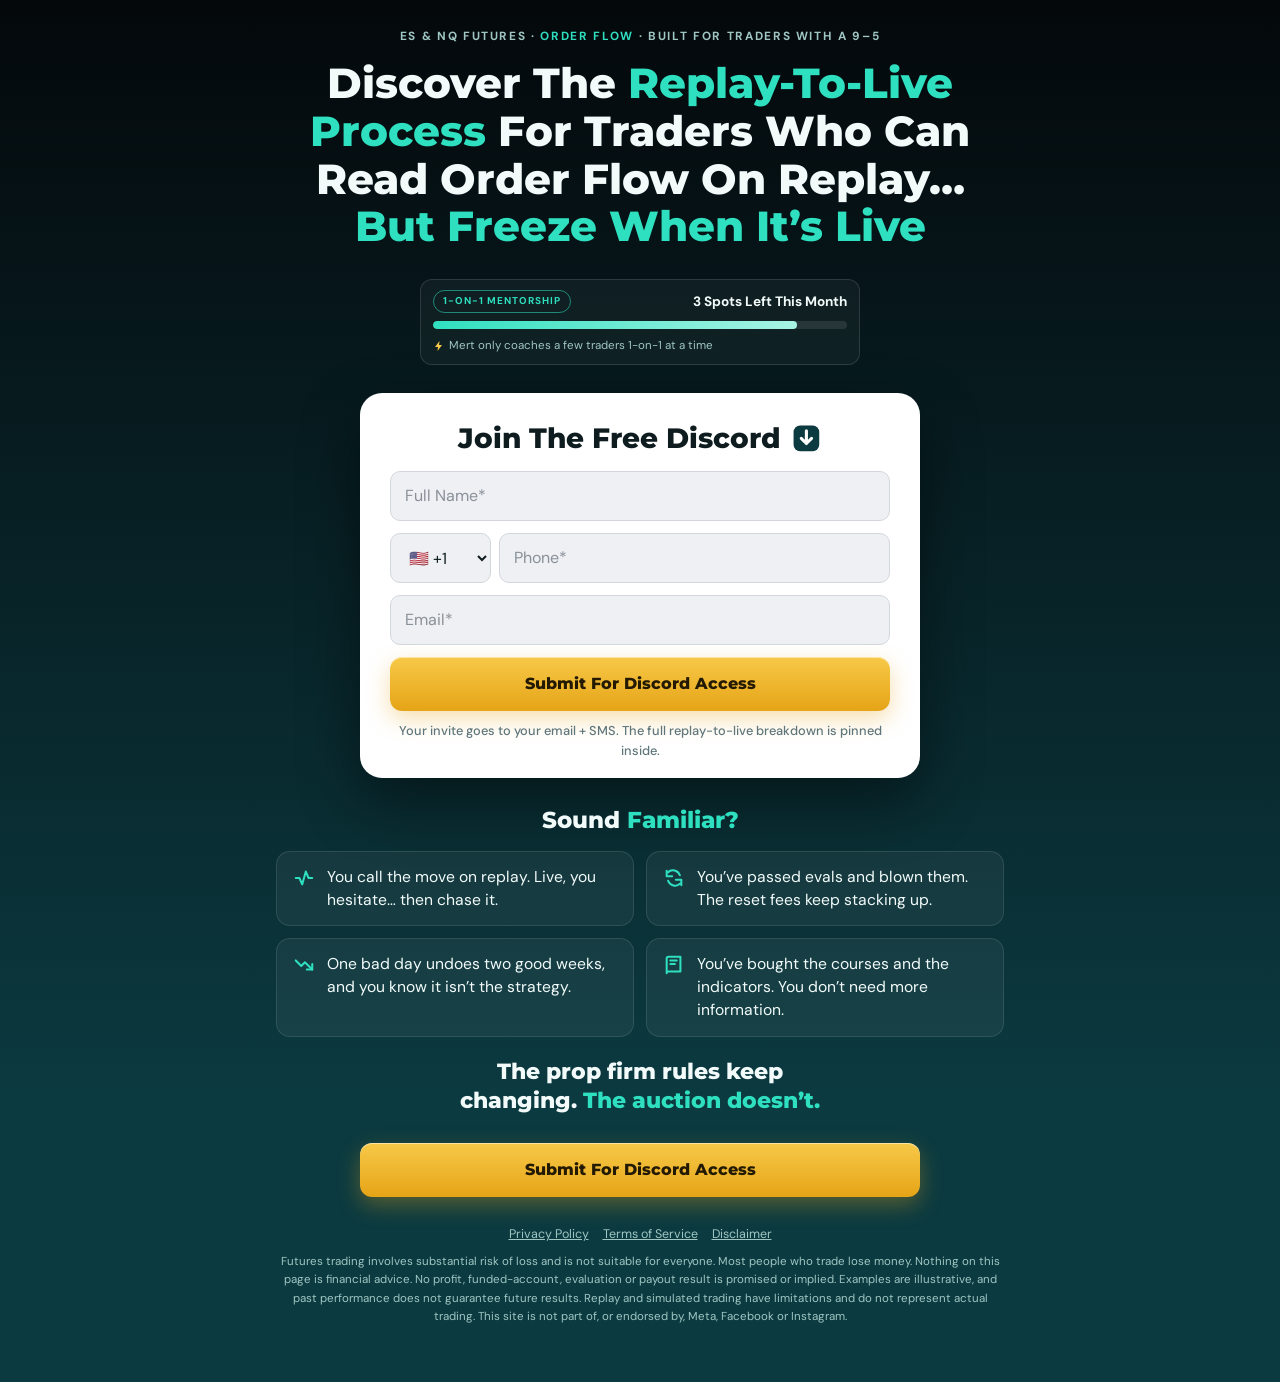
==== index.html @ 3afc9335 "Build the MertFutures order flow funnel One-file funnel modelled on the Ricky and Jean Ivan funnels:" ====
<!doctype html>
<html lang="en">
<head>
<meta charset="utf-8">
<meta name="viewport" content="width=device-width, initial-scale=1, viewport-fit=cover">
<title>MertFutures Order Flow Funnel</title>
<link rel="icon" href="/favicon.ico" sizes="16x16 32x32 48x48">
<link rel="icon" type="image/png" href="/favicon.png">
<link rel="apple-touch-icon" href="/apple-touch-icon.png">
<!-- Link preview (iMessage, WhatsApp, Instagram/Facebook, X, Discord…). og:image must be a full URL;
     update the domain here if the site ever moves. -->
<meta name="description" content="ES &amp; NQ order flow mentorship for traders who can read it on replay but freeze live. Free Discord, 1-on-1 coaching with Mert.">
<meta property="og:type" content="website">
<meta property="og:site_name" content="MertFutures">
<meta property="og:title" content="You Can Read It On Replay. Now Execute It Live.">
<meta property="og:description" content="ES &amp; NQ order flow mentorship for traders who can read it on replay but freeze live. Free Discord, 1-on-1 coaching with Mert.">
<meta property="og:url" content="https://mertfutures.com/">
<meta property="og:image" content="https://mertfutures.com/og-image.jpg">
<meta property="og:image:width" content="1200">
<meta property="og:image:height" content="630">
<meta property="og:image:alt" content="MertFutures: ES and NQ order flow, from replay to live execution">
<meta name="twitter:card" content="summary_large_image">
<meta name="twitter:image" content="https://mertfutures.com/og-image.jpg">
<meta name="claude:viewport-fit-sides" content="cover">
<link rel="preconnect" href="https://fonts.googleapis.com">
<link rel="preconnect" href="https://fonts.gstatic.com" crossorigin>
<link rel="preconnect" href="https://player.vimeo.com">
<link rel="stylesheet" href="https://fonts.googleapis.com/css2?family=Montserrat:ital,wght@0,600;0,700;0,800;1,700;1,800&family=DM+Sans:opsz,wght@9..40,400;9..40,500;9..40,700&display=swap">
<script>
  // Pick the page from the URL before anything draws, so /apply never flashes page 1.
  (function () {
    var pages = { "/discord": "optin", "/apply": "apply", "/apply-2": "apply2", "/booked": "booked", "/not-qualified": "notqualified", "/waitlist": "waitlist" };
    var path = location.pathname.replace(/\/index\.html$/, "/").replace(/\.html$/, "").replace(/(.)\/+$/, "$1");
    document.documentElement.setAttribute("data-page", pages[path] || "optin");
  })();
</script>
<style>
html:not([data-page="optin"]) #view-optin,
html:not([data-page="apply"]) #view-apply,
html:not([data-page="apply2"]) #view-apply2,
html:not([data-page="booked"]) #view-booked,
html:not([data-page="notqualified"]) #view-notqualified,
html:not([data-page="waitlist"]) #view-waitlist { display: none; }
/* Layout: three funnel steps in one file (opt-in → VSL + application → booked), each a
   black-to-deep-teal band with a centred column, white cards for forms, gold for the one action. */
:root {
  color-scheme: dark;
  --ink: #04080b;          /* top of every band */
  --deep: #0b3a40;         /* bottom of every band */
  --fg: #f2fbfa;
  --muted: #9fc6c2;
  --accent: #2fe0c0;       /* highlighted words in headlines */
  --gold: #f7c948;
  --gold-2: #e6a417;
  --gold-ink: #241a02;
  --card: #ffffff;
  --card-ink: #0e1c1f;
  --card-muted: #60767a;
  --line: #dbe6e7;
  --field: #eef0f3;         /* empty input box: neutral grey */
  --field-line: #d3d7dd;
  --field-done: #ffffff;    /* once it's filled in or picked */
  --danger: #d93a3a;
  --dc-bg: #2b2d31;        /* Discord message card */
  --dc-fg: #dbdee1;
  --dc-muted: #949ba4;
  --dc-name: #f2f3f5;
  --dc-feed: #1e1f22;      /* Discord channel background */
  --ph: #0c2629;           /* video placeholder fill */
  --ph-line: rgba(47, 224, 192, .12);

  --form-text: 1rem;       /* every question, answer and dropdown option in the forms */

  --display: "Montserrat", "Arial Black", "Helvetica Neue", Arial, sans-serif;
  --body: "DM Sans", "Helvetica Neue", Arial, sans-serif;

  --gutter-l: max(16px, env(safe-area-inset-left, 0px));
  --gutter-r: max(16px, env(safe-area-inset-right, 0px));
}

* { box-sizing: border-box; }
html, body { margin: 0; }
body {
  background: var(--ink);
  color: var(--fg);
  font-family: var(--body);
  font-size: 16px;
  line-height: 1.5;
  -webkit-font-smoothing: antialiased;
}
img { max-width: 100%; }
[hidden] { display: none !important; }
a { color: inherit; }
:focus-visible { outline: 3px solid var(--accent); outline-offset: 2px; }

/* ---------- Bands & column ---------- */
.view {
  min-height: 100vh;
  background: linear-gradient(180deg, var(--ink) 0, var(--deep) 1100px) var(--deep);
  padding-block: 28px 56px;
}
.wrap {
  width: 100%;
  max-width: 880px;
  margin: 0 auto;
  padding-left: var(--gutter-l);
  padding-right: var(--gutter-r);
  display: flex;
  flex-direction: column;
  align-items: center;
  gap: 28px;
}
.wrap--narrow { max-width: 760px; }


/* ---------- Type ---------- */
/* position: relative draws headings above the shadow of the video or card just before them. */
h1, h2, h3 { position: relative; font-family: var(--display); margin: 0; text-wrap: balance; text-align: center; }
.headline {
  font-size: clamp(1.7rem, 4.4vw, 2.6rem);
  font-weight: 800;
  line-height: 1.15;
  max-width: 30ch;
}
.hl { color: var(--accent); }
.eyebrow {
  margin: 0 0 -12px; text-align: center; text-wrap: balance;
  font: 700 .74rem var(--body); letter-spacing: .14em; text-transform: uppercase; color: var(--muted);
}
.eyebrow b { color: var(--accent); font-weight: 700; }
.sub {
  font-size: clamp(1.1rem, 2.6vw, 1.45rem);
  font-weight: 800;
  line-height: 1.25;
}
/* Wide screens: headings marked data-fit stay on one line; fitHeadings() shrinks the font until they fit. */
@media (min-width: 761px) { [data-fit] { max-width: none; white-space: nowrap; } }
/* Phones: fill each line to the full column width instead of evening the lines out (balance). */
@media (max-width: 760px) { [data-fit] { text-wrap: wrap; } }
.step {
  color: #fff;
  font-size: clamp(1.1rem, 2.8vw, 1.6rem);
  font-weight: 800;
  font-style: italic;
  line-height: 1.25;
}
.step b { color: var(--accent); font-weight: 800; }
/* Page 2: the three lines above the video are always the same size. On wide screens they share
   data-fit="intro", so when the longest one has to shrink to fit, the others shrink with it. */
.intro { font-size: clamp(1.1rem, 2.6vw, 1.45rem); }
/* Page 2: the hook is the main headline, and the step titles stand upright like on /booked. */
#view-apply .step, #view-apply2 .step { font-style: normal; }
.announce__text .hl { color: var(--accent); }
@media (max-width: 760px) {
  .hook { font-size: clamp(1.4rem, 6vw, 1.7rem); line-height: 1.2; }
  #view-apply .step, #view-apply2 .step { font-size: clamp(1.02rem, 4.4vw, 1.2rem); }
}
.nowrap { white-space: nowrap; }
.announce {
  margin: -14px 0 14px;   /* closer to the top of the page than the rest of the content */
  display: flex; justify-content: center;
  padding: 0 var(--gutter-r) 0 var(--gutter-l);
  color: #fff;
}
.announce__text {
  display: inline-flex; align-items: center; gap: 8px;
  font-size: .8rem; font-weight: 700; line-height: 1.2;
  text-transform: uppercase; letter-spacing: .02em;
}
.announce__text svg { flex: none; width: 1.3em; height: 1.3em; }
.announce__text u { text-decoration-thickness: 2px; text-underline-offset: 3px; }
/* Desktop: the /booked warning is bigger so it can't be missed. */
@media (min-width: 761px) { #view-booked .announce { margin: -6px 0 22px; } #view-booked .announce__text { font-size: 1.1rem; gap: 10px; } }
@media (max-width: 560px) {
  .announce { margin-top: -4px; }
  .announce__text { font-size: min(.7rem, 3.3vw); gap: 5px; }
}

/* ---------- Scarcity bar ---------- */
.scarcity {
  width: 100%; max-width: 440px;
  background: rgba(255, 255, 255, .04);
  border: 1px solid rgba(255, 255, 255, .12);
  border-radius: 12px;
  padding: 10px 12px;
  display: grid; gap: 8px;
}
.scarcity__row { display: flex; justify-content: space-between; align-items: center; gap: 12px; }
.pill {
  font-size: .62rem; font-weight: 700; letter-spacing: .1em; text-transform: uppercase;
  border: 1px solid rgba(47, 224, 192, .55); color: var(--accent);
  border-radius: 999px; padding: 3px 9px;
}
.spots { font-weight: 700; font-size: .85rem; font-variant-numeric: tabular-nums; }
.meter { height: 8px; border-radius: 999px; background: rgba(255, 255, 255, .1); overflow: hidden; }
.meter span {
  display: block; height: 100%; width: var(--fill, 88%);
  border-radius: inherit;
  background: linear-gradient(90deg, var(--accent), #a7f3e4);
  animation: fill 1.6s cubic-bezier(.2, .7, .2, 1);
}
@keyframes fill { from { width: 62%; } }
.scarcity small { color: var(--muted); font-size: .72rem; display: flex; align-items: center; gap: 4px; }
.scarcity small svg { width: 12px; height: 12px; color: var(--gold); }

/* ---------- White form card ---------- */
.card {
  width: 100%;
  background: var(--card);
  color: var(--card-ink);
  border-radius: 22px;
  box-shadow: 0 24px 60px rgba(0, 0, 0, .45);
}
.optin { max-width: 560px; padding: 24px clamp(18px, 4vw, 30px) 18px; display: grid; gap: 12px; }
.optin h2 { font-size: clamp(1.35rem, 3.6vw, 1.75rem); font-weight: 800; display: flex; justify-content: center; align-items: center; gap: 10px; }
.optin h2 svg { width: 1.1em; height: 1.1em; color: var(--deep); }

.field { display: grid; gap: 4px; }
.field label { font-size: var(--form-text); font-weight: 700; line-height: 1.5; color: var(--card-ink); }
.field label .req { color: var(--danger); }
.input, .select {
  width: 100%;
  font: inherit; font-size: var(--form-text);
  color: var(--card-ink);
  background: var(--field);
  border: 1px solid var(--field-line);
  border-radius: 10px;
  padding: 12px 14px;
  min-height: 46px;
  transition: background-color .15s ease, border-color .15s ease;
}
.input::placeholder { color: #8a9099; }
.input:focus, .input:not(:placeholder-shown) { background: var(--field-done); }
.input:focus, .select:focus { outline: none; border-color: var(--deep); box-shadow: 0 0 0 3px rgba(11, 58, 64, .15); }
.input[aria-invalid="true"] { border-color: var(--danger); }
/* Custom dropdown: the real <select> stays in the form (hidden) and holds the value. */
.dd { position: relative; }
.dd select { position: absolute; inset: 0; opacity: 0; pointer-events: none; }
.dd__btn {
  width: 100%; min-height: 46px;
  display: flex; align-items: center; justify-content: space-between; gap: 10px;
  font: inherit; font-size: var(--form-text); text-align: left;
  color: var(--card-ink); background: var(--field-done);
  border: 1px solid var(--field-line); border-radius: 10px;
  padding: 11px 14px; cursor: pointer;
  transition: background-color .15s ease, border-color .15s ease, box-shadow .15s ease;
}
.dd__btn.is-empty { background: var(--field); }
.dd__btn:hover { border-color: #b9bec6; }
.dd__btn.is-empty .dd__value { color: #8a9099; }
.dd__btn:focus-visible, .dd.is-open .dd__btn { outline: none; border-color: var(--deep); box-shadow: 0 0 0 3px rgba(11, 58, 64, .15); }
.dd__chev { flex: none; width: 18px; height: 18px; color: var(--card-muted); transition: transform .2s ease; }
.dd.is-open .dd__chev { transform: rotate(180deg); }
.dd__list {
  position: absolute; z-index: 30; left: 0; right: 0; top: calc(100% + 6px);
  margin: 0; padding: 6px; list-style: none;
  background: var(--card); border: 1px solid var(--line); border-radius: 12px;
  box-shadow: 0 16px 40px rgba(14, 28, 31, .18);
  max-height: 280px; overflow-y: auto;
}
.dd.is-up .dd__list { top: auto; bottom: calc(100% + 6px); }   /* not enough room below inside the card */
.dd__opt {
  display: flex; align-items: center; justify-content: space-between; gap: 10px;
  padding: 10px 12px; border-radius: 8px;
  font-size: var(--form-text); color: var(--card-ink); cursor: pointer;
}
.dd__opt.is-active { background: #e9f6f4; }
.dd__opt[aria-selected="true"] { color: var(--deep); font-weight: 700; }
.dd__opt svg { flex: none; width: 16px; height: 16px; visibility: hidden; }
.dd__opt[aria-selected="true"] svg { visibility: visible; }
.phone { display: grid; grid-template-columns: auto 1fr; gap: 8px; }
.phone .select { width: auto; padding-right: 8px; }
.error { color: var(--danger); font-size: .8rem; min-height: 0; margin: 0; }

.btn-gold {
  width: 100%;
  font: inherit; font-family: var(--display); font-weight: 800; font-size: 1rem;
  color: var(--gold-ink);
  background: linear-gradient(180deg, var(--gold), var(--gold-2));
  border: 0; border-radius: 12px;
  padding: 15px 18px;
  cursor: pointer;
  box-shadow: 0 8px 22px rgba(230, 164, 23, .35), inset 0 1px 0 rgba(255, 255, 255, .5);
  transition: transform .15s ease, box-shadow .15s ease;
}
.btn-gold:hover { transform: translateY(-1px); box-shadow: 0 12px 28px rgba(230, 164, 23, .45), inset 0 1px 0 rgba(255, 255, 255, .5); }
.btn-gold:disabled { opacity: .5; cursor: not-allowed; transform: none; }
.reassure { margin: -2px 0 0; text-align: center; font-size: .8rem; font-weight: 500; color: var(--card-muted); }
.legal { text-align: center; font-size: .75rem; color: var(--card-muted); }
.legal a { color: var(--card-muted); }

/* ---------- Discord-style proof wall ---------- */
.proof { width: 100%; columns: 2 300px; column-gap: 16px; }
.dc {
  break-inside: avoid;
  margin: 0 0 16px;
  background: var(--dc-bg);
  color: var(--dc-fg);
  border-radius: 10px;
  padding: 14px;
  font-size: .9rem;
  box-shadow: 0 10px 30px rgba(0, 0, 0, .35);
}
.dc__head { display: flex; align-items: center; gap: 10px; margin-bottom: 6px; }
.avatar {
  flex: none; width: 36px; height: 36px; border-radius: 50%;
  display: grid; place-items: center;
  font-weight: 700; font-size: .85rem; color: #fff;
  background: var(--av, #5865f2);
}
.dc__name { color: var(--dc-name); font-weight: 700; }
.dc__time { color: var(--dc-muted); font-size: .75rem; margin-left: 4px; }
.dc p { margin: 0 0 10px; }
.mention { background: rgba(88, 101, 242, .3); color: #c9cdfb; border-radius: 3px; padding: 0 3px; }
.shot {
  display: grid; place-items: center; text-align: center;
  height: var(--h, 170px);
  border: 1.5px dashed rgba(219, 222, 225, .28);
  border-radius: 8px;
  background: repeating-linear-gradient(135deg, rgba(255, 255, 255, .03) 0 10px, transparent 10px 20px);
  color: var(--dc-muted);
  font-size: .78rem; font-weight: 500;
  padding: 10px;
}
.shot svg { width: 26px; height: 26px; display: block; margin: 0 auto 6px; opacity: .7; }
.reacts { display: flex; gap: 6px; margin-top: 10px; }
.reacts span {
  background: rgba(255, 255, 255, .06); border: 1px solid rgba(255, 255, 255, .08);
  border-radius: 8px; padding: 1px 8px; font-size: .78rem; color: var(--dc-muted);
  font-variant-numeric: tabular-nums;
}

/* ---------- Results gallery ---------- */
.receipts { width: 100%; display: grid; gap: 18px; justify-items: center; }
.receipts__grid { width: 100%; columns: 2 280px; column-gap: 14px; }
.receipt {
  break-inside: avoid;
  margin: 0 0 14px;
  background: #071a1c;
  border: 1px solid rgba(255, 255, 255, .1);
  border-radius: 14px;
  overflow: hidden;
  box-shadow: 0 14px 34px rgba(0, 0, 0, .4);
}
.receipt img, .receipt video { display: block; width: 100%; max-width: 100%; height: auto; }
.receipt figcaption { padding: 10px 14px; font-family: var(--display); font-weight: 700; font-size: .95rem; }
.receipt figcaption b { color: var(--accent); font-weight: 800; }

/* ---------- "Sound familiar?" cards (page 1 and /waitlist) ---------- */
.pains { width: 100%; display: grid; gap: 16px; justify-items: center; }
.pains__grid { width: 100%; display: grid; grid-template-columns: repeat(2, minmax(0, 1fr)); gap: 12px; }
@media (max-width: 560px) { .pains__grid { grid-template-columns: 1fr; } }
.pain {
  margin: 0; display: flex; gap: 12px; align-items: flex-start;
  padding: 14px 16px; border-radius: 14px;
  background: rgba(255, 255, 255, .05); border: 1px solid rgba(255, 255, 255, .1);
  font-size: .98rem; line-height: 1.45;
}
.pain svg { flex: none; width: 22px; height: 22px; margin-top: 1px; color: var(--accent); }
.pains__turn { margin: 4px 0 0; max-width: 36ch; text-align: center; text-wrap: balance; font: 800 clamp(1.1rem, 2.8vw, 1.4rem)/1.3 var(--display); }

/* ---------- How the 12 weeks work (/booked) ---------- */
.weeks { width: 100%; max-width: 760px; display: grid; gap: 14px; }
.week {
  display: grid; grid-template-columns: auto 1fr; gap: 6px 16px; align-items: start;
  padding: 18px 20px; border-radius: 16px;
  background: rgba(255, 255, 255, .05); border: 1px solid rgba(255, 255, 255, .12);
}
.week__tag {
  grid-row: span 3; align-self: start;
  font: 800 .72rem var(--display); letter-spacing: .1em; text-transform: uppercase; white-space: nowrap;
  color: var(--ink); background: var(--accent); border-radius: 999px; padding: 5px 11px;
}
.week h3 { text-align: left; font-size: clamp(1.05rem, 2.6vw, 1.25rem); font-weight: 800; }
.week p { margin: 0; color: var(--muted); font-size: .98rem; }
.week ul { margin: 4px 0 0; padding-left: 18px; color: var(--fg); font-size: .95rem; }
.week li + li { margin-top: 4px; }
@media (max-width: 560px) { .week { grid-template-columns: 1fr; } .week__tag { grid-row: auto; justify-self: start; } }
.promise {
  width: 100%; max-width: 760px; margin: 0; padding: 16px 20px; border-radius: 16px;
  border: 1px dashed rgba(247, 201, 72, .6); background: rgba(247, 201, 72, .06);
  text-align: center; font-size: 1rem;
}
.promise b { color: var(--gold); }
/* Results images open bigger when tapped (see #zoom). */
.receipt__zoom { display: block; width: 100%; padding: 0; border: 0; background: none; cursor: zoom-in; }
.zoom { padding: 0; border: 0; background: none; max-width: 96vw; max-height: 92vh; overflow: visible; }
.zoom::backdrop { background: rgba(0, 0, 0, .86); }
.zoom img { display: block; width: auto; height: auto; max-width: 96vw; max-height: 92vh; border-radius: 10px; cursor: zoom-out; }
.zoom__close {
  position: fixed; top: calc(12px + env(safe-area-inset-top, 0px)); right: calc(12px + env(safe-area-inset-right, 0px));
  width: 40px; height: 40px; display: grid; place-items: center;
  border: 0; border-radius: 50%; background: rgba(255, 255, 255, .16); color: #fff; cursor: pointer;
}
.zoom__close svg { width: 18px; height: 18px; }

/* ---------- Video placeholder ---------- */
.video {
  position: relative;
  width: 100%;
  max-width: 100%;
  aspect-ratio: 16 / 9;
  border-radius: 6px;
  overflow: hidden;
  background:
    linear-gradient(var(--ph-line) 1px, transparent 1px) 0 0 / 48px 48px,
    linear-gradient(90deg, var(--ph-line) 1px, transparent 1px) 0 0 / 48px 48px,
    radial-gradient(ellipse at center, #15454a 0%, var(--ph) 70%);
  box-shadow: 0 20px 50px rgba(0, 0, 0, .5);
}
.video iframe, .video video { position: absolute; inset: 0; width: 100%; height: 100%; border: 0; }
.video.has-embed { background: #000; }

/* Our own controls over Vimeo videos */
.vp__hit { position: absolute; inset: 0; z-index: 1; border: 0; padding: 0; background: transparent; cursor: pointer; }
.vp__big {
  position: absolute; z-index: 1; left: 50%; top: 50%; translate: -50% -50%;
  width: clamp(58px, 11vw, 88px); aspect-ratio: 1; border-radius: 50%;
  background: var(--accent); color: var(--ink);
  display: grid; place-items: center;
  box-shadow: 0 0 0 10px rgba(47, 224, 192, .18);
  pointer-events: none; opacity: 0; transition: opacity .2s ease;
}
.vp__big svg { width: 42%; height: 42%; margin-left: 8%; }
.vp.is-paused .vp__big { opacity: 1; }
.vp:has(.vp__listen:not([hidden])) .vp__big { opacity: 0; }
.vp__bar {
  position: absolute; z-index: 2; left: 0; right: 0; bottom: 0;
  display: flex; align-items: center; gap: 4px;
  padding: 24px 8px 4px;
  background: linear-gradient(transparent, rgba(0, 0, 0, .6));
  opacity: 0; pointer-events: none; transition: opacity .25s ease;
}
.vp.is-paused .vp__bar, .vp.show-ui .vp__bar { opacity: 1; pointer-events: auto; }
.vp:has(.vp__listen:not([hidden])) .vp__bar { opacity: 0; pointer-events: none; }
.vp__btn {
  flex: none; width: 38px; height: 38px; padding: 0; border: 0; border-radius: 6px;
  background: transparent; color: #fff; cursor: pointer;
  display: grid; place-items: center;
}
.vp__btn:hover { background: rgba(255, 255, 255, .14); }
.vp__btn svg { width: 20px; height: 20px; }
.vp__toggle svg:last-child, .vp.is-paused .vp__toggle svg:first-child { display: block; }
.vp__toggle svg:first-child, .vp.is-paused .vp__toggle svg:last-child { display: none; }
.vp__mute svg:last-child, .vp.is-muted .vp__mute svg:first-child { display: none; }
.vp.is-muted .vp__mute svg:last-child { display: block; }
.vp__track { flex: 1; padding: 14px 6px; cursor: pointer; }
.vp__rail { display: block; height: 5px; border-radius: 999px; background: rgba(255, 255, 255, .28); overflow: hidden; }
.vp__fill { display: block; height: 100%; width: 0; background: var(--accent); }
.vp .vp__listen { z-index: 3; }
.vp:fullscreen { border-radius: 0; box-shadow: none; }
.video__ph {
  position: absolute; inset: 0;
  display: grid; place-items: center; align-content: center; gap: 12px;
  text-align: center; padding: 16px;
}
.video__tag {
  font-family: var(--display); font-weight: 800; font-size: .7rem;
  letter-spacing: .16em; text-transform: uppercase;
  color: var(--accent);
  border: 1px solid rgba(47, 224, 192, .5); border-radius: 999px; padding: 4px 12px;
}
.video__play {
  width: clamp(58px, 11vw, 88px); aspect-ratio: 1;
  border-radius: 50%; border: 0; cursor: pointer;
  background: var(--accent); color: var(--ink);
  display: grid; place-items: center;
  box-shadow: 0 0 0 10px rgba(47, 224, 192, .18);
  transition: transform .15s ease;
}
.video__play:hover { transform: scale(1.06); }
.video__play svg { width: 42%; height: 42%; margin-left: 8%; }
.video__name { font-family: var(--display); font-weight: 700; font-size: clamp(.9rem, 2.2vw, 1.15rem); }
.video__meta { color: var(--muted); font-size: .8rem; }
.video__bar { position: absolute; left: 0; right: 0; bottom: 0; height: 5px; background: rgba(255, 255, 255, .12); }
.video__bar span { display: block; height: 100%; width: 14%; background: var(--accent); }
.video.is-playing .video__play { background: var(--gold); }
.video:has(.autoplay:not([hidden])) .video__ph { visibility: hidden; }

.autoplay {
  position: absolute; z-index: 2;
  left: 50%; top: 50%; transform: translate(-50%, -50%);
  width: min(78%, 340px);
  display: grid; justify-items: center; gap: 8px;
  padding: 18px 14px;
  font: inherit; color: #fff; cursor: pointer;
  background: rgba(15, 118, 110, .92);
  border: 2px solid rgba(255, 255, 255, .85);
  border-radius: 6px;
  box-shadow: 0 10px 40px rgba(0, 0, 0, .4);
}
.autoplay strong { font-family: var(--display); font-weight: 800; font-size: clamp(.95rem, 2.6vw, 1.25rem); }
.autoplay span { font-family: var(--display); font-weight: 700; font-size: clamp(.85rem, 2.2vw, 1.05rem); }
.autoplay svg { width: clamp(44px, 9vw, 64px); height: auto; }

/* ---------- Apply: form + calendar ---------- */
.booker { max-width: 860px; overflow: hidden; }
.booker__steps {
  display: flex; justify-content: center; gap: 22px;
  font-size: .78rem; color: var(--card-muted);
  border-bottom: 1px solid var(--line);
  padding: 10px 16px;
}
.booker__steps span { display: inline-flex; align-items: center; gap: 6px; }
.booker__steps i { width: 7px; height: 7px; border-radius: 50%; background: var(--line); }
.booker__steps .on { color: var(--card-ink); font-weight: 700; }
.booker__steps .on i { background: var(--card-ink); }
.booker__body { display: grid; grid-template-columns: 1fr 1fr; }
.booker__form { padding: 20px; display: grid; gap: 14px; align-content: start; border-right: 1px solid var(--line); min-width: 0; }
.booker__form { --form-text: .875rem; }   /* application form (V1): one smaller size for all of its text */
.booker__form h3 { text-align: left; font-size: 1.1rem; font-weight: 800; }
.booker__cal { position: relative; min-width: 0; min-height: 700px; }
.cal-embed { height: 700px; transition: filter .3s ease; }
.cal-embed.is-locked { filter: blur(7px); pointer-events: none; user-select: none; }
.cal__lock {
  position: absolute; inset: 0; z-index: 2;
  display: grid; place-items: center;
  padding: 20px;
  background: rgba(255, 255, 255, .35);
}
.cal__msg {
  width: min(100%, 280px);
  background: var(--card); color: var(--card-ink);
  border: 1px solid var(--line); border-radius: 12px;
  box-shadow: 0 10px 30px rgba(14, 28, 31, .2);
  padding: 16px 18px; text-align: center;
  display: grid; gap: 6px; justify-items: center;
}
.cal__msg svg { width: 26px; height: 26px; color: var(--deep); }
.cal__msg strong { font-family: var(--display); font-weight: 800; font-size: 1rem; }
.cal__msg span { font-size: .85rem; color: var(--card-muted); }
/* Shown in place of the calendar until a GoHighLevel or Calendly link is set in CONFIG. */
.cal-ph {
  height: 100%; min-height: 420px; display: grid; place-items: center; align-content: center; gap: 8px;
  padding: 24px; text-align: center; color: var(--card-muted); font-size: .9rem;
  background: repeating-linear-gradient(135deg, #f4f8f8 0 12px, #fff 12px 24px);
}
.cal-ph strong { font-family: var(--display); color: var(--card-ink); font-size: 1rem; }
.cal-ph code { font-size: .8rem; background: var(--field); border-radius: 4px; padding: 1px 5px; }

/* ---------- Apply V2: one question at a time ---------- */
.tf { max-width: 860px; position: relative; overflow: hidden; }
.tf__progress { height: 4px; background: var(--line); }
.tf__progress span { display: block; height: 100%; width: 0; background: var(--deep); transition: width .4s ease; }
.tf__form { min-height: 460px; display: grid; align-content: center; padding: clamp(28px, 5vw, 56px) clamp(20px, 5vw, 48px) 76px; }
.tf__step { display: grid; gap: 18px; }
.tf__step.is-in { animation: tf-in .35s ease both; }
@keyframes tf-in { from { opacity: 0; transform: translateY(18px); } }
.tf__head { display: flex; gap: 10px; align-items: baseline; }
.tf__num {
  flex: none; display: inline-flex; align-items: center; gap: 3px;
  font: 700 .85rem var(--display); color: var(--deep);
}
.tf__num svg { width: 13px; height: 13px; }
/* Questions fill the card's width (normal wrapping, not the page's "balance") and scale with the screen;
   long questions are a step smaller so they don't take over a phone screen. */
.tf__title {
  margin: 0; text-align: left; text-wrap: pretty;
  font-family: var(--body); font-weight: 500; letter-spacing: -.01em;
  font-size: clamp(1.3rem, .9rem + 1.6vw, 1.75rem); line-height: 1.32; color: var(--card-ink);
}
.tf__title--long { font-size: clamp(1.12rem, .85rem + 1.1vw, 1.5rem); }
.tf__title .req { color: var(--danger); }
.tf__body { display: grid; gap: 26px; padding-left: 26px; }
.tf__help { margin: -12px 0 2px; font-size: 1rem; color: var(--card-muted); }
.tf__help b { color: var(--card-ink); }
.tf__opts { display: grid; gap: 10px; max-width: 540px; }
.tf__opt {
  position: relative; display: flex; align-items: center; gap: 12px;
  padding: 11px 14px; border-radius: 10px; cursor: pointer;
  border: 1px solid #bfdcd8; background: rgba(11, 58, 64, .04);
  font-size: 1rem; color: var(--card-ink);
  transition: background-color .15s ease, border-color .15s ease;
}
.tf__opt:hover { background: rgba(11, 58, 64, .09); }
.tf__opt input { position: absolute; opacity: 0; pointer-events: none; }
.tf__key {
  flex: none; width: 26px; height: 26px; display: grid; place-items: center;
  border: 1px solid #bfdcd8; border-radius: 6px; background: var(--card);
  font: 700 .75rem var(--body); color: var(--deep);
}
.tf__opt > svg { flex: none; width: 18px; height: 18px; margin-left: auto; color: var(--deep); visibility: hidden; }
.tf__opt:has(input:checked) { border-color: var(--deep); background: rgba(11, 58, 64, .1); }
.tf__opt:has(input:checked) .tf__key { background: var(--deep); border-color: var(--deep); color: #fff; }
.tf__opt:has(input:checked) > svg { visibility: visible; }
.tf__opt:has(input:focus-visible) { box-shadow: 0 0 0 3px rgba(11, 58, 64, .2); }
.tf__opt.is-picked { animation: tf-blink .16s 2; }
@keyframes tf-blink { 50% { background: rgba(11, 58, 64, .2); } }
.tf__input {
  display: block; width: 100%; max-width: 680px;
  border: 0; border-bottom: 2px solid var(--card-ink); border-radius: 0; background: transparent;
  padding: 8px 0 10px; font: 400 clamp(1.25rem, 2.8vw, 1.7rem) var(--body); line-height: 1.35; color: var(--card-ink);
}
textarea.tf__input { resize: none; overflow: hidden; min-height: calc(1.35em + 18px); }
.tf__input::placeholder { color: #a9c2c0; }
.tf__input:focus { outline: none; border-bottom-color: var(--deep); }
/* Phone question (waiting list): flag button + number, and a searchable country list that opens under them. */
.tf__phone { display: grid; grid-template-columns: auto 1fr; align-items: end; gap: 14px; max-width: 680px; }
.tf__cc {
  display: flex; align-items: center; gap: 8px; align-self: stretch;
  padding: 8px 2px 10px 0; border: 0; border-bottom: 2px solid var(--card-ink); border-radius: 0;
  background: none; color: var(--card-muted); cursor: pointer;
}
.tf__cc:focus-visible { outline: none; border-bottom-color: var(--deep); }
.tf__cc svg { width: 18px; height: 18px; transition: transform .2s ease; }
.tf__cc[aria-expanded="true"] svg { transform: rotate(180deg); }
.tf__cc img, .tf__ccopt img { flex: none; width: 30px; height: 22px; border-radius: 4px; object-fit: cover; box-shadow: 0 0 0 1px rgba(14, 28, 31, .18); }
.tf__ccpanel {
  max-width: 440px; padding: 12px; margin-top: -8px;
  border: 1px solid var(--field-line); border-radius: 14px; background: var(--card);
  box-shadow: 0 16px 40px rgba(14, 28, 31, .12);
}
.tf__ccsearch { display: flex; align-items: center; gap: 8px; margin-bottom: 10px; border-bottom: 2px solid var(--card-ink); color: var(--card-ink); }
.tf__ccsearch input { flex: 1; min-width: 0; padding: 8px 0; border: 0; background: none; font: 400 1.15rem var(--body); color: var(--card-ink); }
.tf__ccsearch input:focus { outline: none; }
.tf__ccsearch input::placeholder { color: #a9c2c0; }
.tf__ccsearch svg { flex: none; width: 20px; height: 20px; }
.tf__cclist { display: grid; gap: 8px; max-height: 300px; overflow-y: auto; margin: 0; padding: 2px 6px 2px 2px; list-style: none; }
.tf__ccopt {
  display: flex; align-items: center; gap: 12px; padding: 10px 14px;
  border: 1px solid var(--field-line); border-radius: 10px; background: var(--field);
  font-size: 1rem; color: var(--card-ink); cursor: pointer;
}
.tf__ccopt:hover, .tf__ccopt.is-active { border-color: #b9bec6; background: var(--field-done); }
.tf__ccopt[aria-selected="true"] { border: 2px solid var(--card-ink); background: var(--field-done); padding: 9px 13px; }
.tf__ccode { margin-left: auto; color: var(--card-muted); font-variant-numeric: tabular-nums; }
.tf__ccnone { padding: 10px 4px; color: var(--card-muted); }
.tf__actions { display: flex; align-items: center; gap: 12px; margin-top: 4px; }
.tf__ok {
  display: inline-flex; align-items: center; gap: 6px;
  padding: 10px 18px; border: 0; border-radius: 8px; cursor: pointer;
  background: var(--deep); color: #fff; font: 700 1rem var(--display);
}
.tf__ok svg { width: 16px; height: 16px; }
.tf__ok:hover { filter: brightness(1.15); }
.tf__hint { font-size: .8rem; color: var(--card-muted); }
@media (hover: none) { .tf__hint { display: none; } }
.tf__err { margin: 0; font-size: .88rem; font-weight: 600; color: var(--danger); }
.tf__nav { position: absolute; right: 16px; bottom: 16px; display: flex; gap: 2px; }
.tf__nav button {
  width: 38px; height: 34px; display: grid; place-items: center; border: 0; cursor: pointer;
  background: var(--deep); color: #fff;
}
.tf__nav button:first-child { border-radius: 8px 0 0 8px; }
.tf__nav button:last-child { border-radius: 0 8px 8px 0; }
.tf__nav button:disabled { opacity: .35; cursor: default; }
.tf__nav svg { width: 18px; height: 18px; }
.tf__cal { position: relative; }
.tf__cal .cal-embed { height: 720px; overflow: hidden; }
/* Calendly draws ~66px of empty space above its card inside its own frame on desktop. Pull the frame
   up behind our card's edge so the booking starts right under our header. Tune --cal-crop-top if
   Calendly ever changes that gap. Phones use Calendly's edge-to-edge layout, so no crop there. */
@media (min-width: 761px) {
  .tf__cal .cal-embed { --cal-crop-top: 66px; }
  .tf__cal .cal-embed iframe { display: block; margin-top: calc(-1 * var(--cal-crop-top)); height: calc(100% + var(--cal-crop-top)) !important; }
  .tf__cal .cal-embed.is-ghl { --cal-crop-top: 0px; }
}
/* While the questions are on screen, Calendly sits behind them fully see-through. Not visibility: hidden:
   browsers pause drawing inside hidden frames, so it would only finish loading once shown. */
.tf__cal.is-waiting { position: absolute; left: 0; right: 0; top: 4px; opacity: 0; pointer-events: none; }
.tf__calhead {
  display: flex; align-items: center; justify-content: center; gap: 8px;
  margin: 0; padding: 14px 16px; border-bottom: 1px solid var(--line);
  font: 700 .95rem var(--display); color: var(--deep); text-align: center;
}
.tf__calhead svg { flex: none; width: 18px; height: 18px; }
.tf.is-done .tf__form, .tf.is-done .tf__nav { display: none; }
/* Waiting list: shown in the card instead of the calendar once the last answer is in. */
.tf__thanks { display: grid; justify-items: center; gap: 12px; padding: clamp(36px, 6vw, 60px) clamp(20px, 5vw, 48px); text-align: center; color: var(--card-ink); animation: tf-in .4s ease both; }
.tf__thanks > svg { width: 44px; height: 44px; padding: 9px; border-radius: 50%; background: var(--deep); color: #fff; }
.tf__thanks h3 { font-size: clamp(1.35rem, 3.4vw, 1.8rem); font-weight: 800; }
.tf__thanks p { margin: 0; max-width: 42ch; color: var(--card-muted); font-size: 1rem; }
.tf__thanks .btn-gold { display: block; max-width: 360px; margin-top: 6px; text-decoration: none; }
.tf.is-done .tf__cal { animation: tf-in .4s ease both; }
@media (max-width: 560px) { .tf__body { padding-left: 0; } }

/* ---------- Booked ---------- */
#view-booked .step { font-size: clamp(1.3rem, 3.4vw, 2.05rem); font-style: normal; }
.confirm { width: 100%; max-width: 560px; display: grid; grid-template-columns: repeat(2, minmax(0, 1fr)); gap: 10px; }
.confirm__label small { font: inherit; }
/* Phones: "Confirm In" goes on a small line above the app name so both buttons fit side by side. */
@media (max-width: 480px) {
  .confirm__btn { justify-content: flex-start; padding: 11px 12px; gap: 9px; }
  .confirm__label { display: grid; text-align: left; line-height: 1.15; font-size: 1.02rem; }
  .confirm__label small { font-size: .7rem; font-weight: 600; color: #5f6368; }
}
/* Twice the usual space between the buttons and the Step #2 title. */
.confirm { margin-bottom: 28px; }
/* Phones: extra room under the buttons (grows with the screen height), so the thank-you video and the
   buttons stand out on the first screen before Step #2 starts. */
@media (max-width: 560px) { .confirm { margin-bottom: max(56px, calc((100svh - 500px) * .6)); } }

.confirm__btn {
  display: inline-flex; align-items: center; justify-content: center; gap: 10px;
  width: 100%; padding: 15px 12px;
  border-radius: 14px; background: #fff; color: #1f1f1f; text-decoration: none;
  font-family: var(--display); font-weight: 800; font-size: clamp(.82rem, 3.4vw, 1.08rem); white-space: nowrap;
  box-shadow: 0 10px 28px rgba(0, 0, 0, .35);
  transition: transform .15s ease, box-shadow .15s ease;
}
.confirm__btn:hover { transform: translateY(-1px); box-shadow: 0 14px 34px rgba(0, 0, 0, .45); }
.confirm__btn svg { flex: none; width: 26px; height: 26px; }
.faq { width: 100%; display: grid; gap: 14px; justify-items: center; }
.faq h3 { font-size: clamp(1.2rem, 3vw, 1.7rem); font-weight: 500; }
/* Phones: fill each line before wrapping (headings are balanced by default, which pushes words down early). */
@media (max-width: 560px) { .faq h3 { font-size: calc(1.2rem - 2px); text-wrap: wrap; } }
.faqs { width: 100%; display: grid; gap: 40px; margin-top: -12px; }   /* a little closer to the Step #2 title */

/* ---------- Booked: video testimonials + screenshot feed ---------- */
.video--split::before {
  content: ""; position: absolute; inset: 0 50% 0 0;
  background: rgba(255, 255, 255, .045);
  border-right: 2px solid rgba(255, 255, 255, .1);
}
.video__who {
  position: absolute; bottom: 14px;
  font-size: .68rem; font-weight: 700; letter-spacing: .12em; text-transform: uppercase;
  color: var(--muted); background: rgba(0, 0, 0, .4);
  padding: 3px 8px; border-radius: 4px;
}
.video__who--l { left: 12px; }
.video__who--r { right: 12px; }
.more { font-size: clamp(1.15rem, 2.8vw, 1.5rem); font-weight: 800; }
.feed {
  width: 100%; max-width: 560px;
  background: var(--dc-feed);
  color: var(--dc-fg);
  border-radius: 14px;
  padding-block: 8px;
  box-shadow: 0 0 0 1px rgba(47, 224, 192, .4), 0 0 46px rgba(47, 224, 192, .22);
  font-size: .92rem;
}
.msg { display: flex; gap: 12px; padding: 12px 16px; }
.msg + .msg { padding-top: 4px; }
.msg .avatar { width: 40px; height: 40px; }
.msg__body { min-width: 0; flex: 1; }
.msg__head { display: flex; flex-wrap: wrap; align-items: center; gap: 6px; }
.msg__name { font-weight: 700; color: var(--role, #7ff0dc); }
.role {
  font-size: .64rem; font-weight: 700; letter-spacing: .04em;
  background: rgba(255, 255, 255, .08); color: var(--dc-name);
  border-radius: 4px; padding: 1px 5px;
}
.msg__time { color: var(--dc-muted); font-size: .74rem; }
.msg p { margin: 2px 0 8px; }
.msg .shot { max-width: 380px; }
.shot--wide { height: auto; width: 100%; max-width: 100%; aspect-ratio: 16 / 10; background-color: var(--ph); }
.shots-2 { display: grid; grid-template-columns: 1fr 1fr; gap: 8px; max-width: 420px; }
.daysplit {
  display: flex; align-items: center; gap: 10px;
  color: var(--dc-muted); font-size: .74rem; font-weight: 700;
  padding: 10px 16px;
}
.daysplit::before, .daysplit::after { content: ""; flex: 1; height: 1px; background: rgba(255, 255, 255, .1); }

/* ---------- Not qualified ---------- */
.nq, .waitlist__text { margin: 0; max-width: 34ch; text-align: center; text-wrap: balance; font-size: clamp(1.05rem, 2.6vw, 1.3rem); line-height: 1.5; }
.nq b { color: var(--accent); }
.nq__btn { display: block; max-width: 420px; text-align: center; text-decoration: none; }
.nq__note { margin: 0; color: var(--muted); text-align: center; }
.yt {
  width: 100%; max-width: 520px; margin-top: 8px;
  display: grid; justify-items: center; gap: 12px; text-align: center;
  padding: 26px 20px 22px; border-radius: 18px;
  background: rgba(255, 255, 255, .05); border: 1px solid rgba(255, 255, 255, .12);
}
.yt__logo { width: 46px; height: auto; }
.yt__title { font-size: clamp(1.2rem, 3.4vw, 1.5rem); font-weight: 800; line-height: 1.25; }
.yt__text { margin: 0; max-width: 42ch; color: var(--muted); font-size: .98rem; line-height: 1.55; }
.yt__btn {
  display: inline-flex; align-items: center; justify-content: center; gap: 10px;
  width: 100%; max-width: 340px; padding: 15px 18px; margin-top: 4px;
  border-radius: 12px; background: linear-gradient(45deg, #f09433, #e6683c 30%, #dc2743 55%, #cc2366 75%, #bc1888); color: #fff; text-decoration: none;
  font-family: var(--display); font-weight: 800; font-size: 1rem;
  box-shadow: 0 10px 26px rgba(220, 39, 67, .3);
  transition: transform .15s ease, box-shadow .15s ease;
}
.yt__btn:hover { transform: translateY(-1px); box-shadow: 0 14px 32px rgba(220, 39, 67, .4); }
.yt__btn svg { flex: none; width: 24px; height: auto; }
.yt__note { margin: 0; color: var(--muted); font-size: .8rem; }

/* ---------- Footer ---------- */
.foot { max-width: 720px; text-align: center; color: var(--muted); font-size: .72rem; line-height: 1.6; }
.foot nav { display: flex; justify-content: center; gap: 14px; margin-bottom: 8px; font-size: .78rem; }

/* ---------- Live join toast ---------- */
.toast {
  position: fixed; z-index: 20;
  left: calc(16px + env(safe-area-inset-left, 0px));
  bottom: calc(16px + env(safe-area-inset-bottom, 0px));
  width: min(360px, calc(100vw - 32px - env(safe-area-inset-left, 0px) - env(safe-area-inset-right, 0px)));
  display: flex; gap: 12px; align-items: center;
  padding: 14px 16px;
  border-radius: 14px;
  background: linear-gradient(135deg, #0f4a4f, #082527);
  border: 1px solid rgba(47, 224, 192, .3);
  box-shadow: 0 16px 40px rgba(0, 0, 0, .5);
  color: var(--fg);
  font-size: .88rem;
  transition: opacity .35s ease, transform .35s ease;
}
.toast.is-out { opacity: 0; transform: translateY(14px); pointer-events: none; }
.toast .avatar { width: 34px; height: 34px; background: var(--card); color: var(--deep); }
.toast p { margin: 0; }
.toast small { color: var(--muted); }
.tick { color: #4ade80; font-weight: 700; }

@media (max-width: 760px) {
  .booker__body { grid-template-columns: 1fr; }
  .booker__form { border-right: 0; border-bottom: 1px solid var(--line); }
}
@media (prefers-reduced-motion: reduce) {
  *, *::before, *::after { animation: none !important; transition: none !important; }
}
</style>
</head>
<body>

<!-- =====================================================================
     PAGE 1 — OPT-IN  (/)
     ===================================================================== -->
<main class="view" id="view-optin" data-view="optin">
  <div class="wrap wrap--narrow">

    <p class="eyebrow">ES &amp; NQ Futures · <b>Order Flow</b> · Built For Traders With A 9–5</p>

    <h1 class="headline">
      Discover The <span class="hl">Replay&#8209;To&#8209;Live Process</span> For Traders Who Can Read Order Flow On Replay…
      <span class="hl">But Freeze When It’s Live</span>
    </h1>

    <!-- Spots for the 1-on-1 mentorship. Keep CONFIG.spotsLeft true: it's a promise to the reader. -->
    <div class="scarcity" aria-label="1-on-1 spots remaining">
      <div class="scarcity__row">
        <span class="pill">1-on-1 mentorship</span>
        <span class="spots"><span data-fill="spotsLeft">3</span> Spots Left This Month</span>
      </div>
      <div class="meter"><span id="meter"></span></div>
      <small><svg viewBox="0 0 24 24" fill="currentColor" aria-hidden="true"><path d="M13 2 4 14h6l-1 8 9-12h-6l1-8z"/></svg><span><span data-fill="coach">Mert</span> only coaches a few traders 1-on-1 at a time</span></small>
    </div>

    <form class="card optin" id="optin-form" novalidate>
      <h2>Join The Free Discord
        <svg viewBox="0 0 24 24" fill="currentColor" aria-hidden="true"><rect x="2" y="2" width="20" height="20" rx="5"/><path d="M12 6v10m0 0-4-4m4 4 4-4" stroke="#fff" stroke-width="2.4" fill="none" stroke-linecap="round" stroke-linejoin="round"/></svg>
      </h2>
      <div class="field">
        <input class="input" id="o-name" name="name" autocomplete="name" placeholder="Full Name*" aria-label="Full name" required>
      </div>
      <div class="field">
        <div class="phone">
          <select class="select" id="o-cc" name="cc" aria-label="Country code">
            <option value="+1" data-country="US">🇺🇸 +1</option>
            <option value="+1" data-country="CA">🇨🇦 +1</option>
            <option value="+44" data-country="GB">🇬🇧 +44</option>
            <option value="+61" data-country="AU">🇦🇺 +61</option>
            <option value="+49" data-country="DE">🇩🇪 +49</option>
            <option value="+31" data-country="NL">🇳🇱 +31</option>
            <option value="+33" data-country="FR">🇫🇷 +33</option>
            <option value="+41" data-country="CH">🇨🇭 +41</option>
            <option value="+90" data-country="TR">🇹🇷 +90</option>
            <option value="+971" data-country="AE">🇦🇪 +971</option>
          </select>
          <input class="input" id="o-phone" name="phone" type="tel" autocomplete="tel-national" placeholder="Phone*" aria-label="Phone" required>
        </div>
      </div>
      <div class="field">
        <input class="input" id="o-email" name="email" type="email" autocomplete="email" placeholder="Email*" aria-label="Email" required>
      </div>
      <p class="error" id="optin-error" role="alert" hidden></p>
      <button class="btn-gold" type="submit" id="optin-submit">Submit For Discord Access</button>
      <p class="reassure">Your invite goes to your email + SMS. The full replay-to-live breakdown is pinned inside.</p>
    </form>

    <!-- Who this is for: the pains Mert's buyers describe in their own words (see README → "Why the copy says what it says") -->
    <section class="pains" aria-labelledby="pains-title">
      <h2 class="sub" id="pains-title">Sound <span class="hl">Familiar?</span></h2>
      <div class="pains__grid">
        <p class="pain"><svg viewBox="0 0 24 24" fill="none" stroke="currentColor" stroke-width="2.2" stroke-linecap="round" stroke-linejoin="round" aria-hidden="true"><path d="M3 12h4l3 7 4-14 3 7h4"/></svg><span>You call the move on replay. Live, you hesitate… then chase it.</span></p>
        <p class="pain"><svg viewBox="0 0 24 24" fill="none" stroke="currentColor" stroke-width="2.2" stroke-linecap="round" stroke-linejoin="round" aria-hidden="true"><path d="M4 4v6h6"/><path d="M20 20v-6h-6"/><path d="M5.6 15a8 8 0 0 0 13.2 3M18.4 9A8 8 0 0 0 5.2 6"/></svg><span>You’ve passed evals and blown them. The reset fees keep stacking up.</span></p>
        <p class="pain"><svg viewBox="0 0 24 24" fill="none" stroke="currentColor" stroke-width="2.2" stroke-linecap="round" stroke-linejoin="round" aria-hidden="true"><path d="M3 7l6 6 4-4 8 8"/><path d="M21 11v6h-6"/></svg><span>One bad day undoes two good weeks, and you know it isn’t the strategy.</span></p>
        <p class="pain"><svg viewBox="0 0 24 24" fill="none" stroke="currentColor" stroke-width="2.2" stroke-linecap="round" stroke-linejoin="round" aria-hidden="true"><path d="M4 19.5V5a2 2 0 0 1 2-2h13v16H6a2 2 0 0 0-2 2"/><path d="M8 7h7M8 11h5"/></svg><span>You’ve bought the courses and the indicators. You don’t need more information.</span></p>
      </div>
      <p class="pains__turn">The prop firm rules keep changing. <span class="hl">The auction doesn’t.</span></p>
    </section>

    <!-- Proof: shows only once PROOF in the script has entries (images in assets/mert/proof/) -->
    <section class="receipts" aria-label="Results" data-proof-section hidden>
      <h2 class="sub">Inside <span class="hl">The Discord</span></h2>
      <div class="receipts__grid" data-proof></div>
    </section>

    <button class="btn-gold" type="button" id="back-to-form" style="max-width:560px">Submit For Discord Access</button>

    <footer class="foot">
      <nav><a href="#privacy">Privacy Policy</a><a href="#terms">Terms of Service</a><a href="#disclaimer">Disclaimer</a></nav>
      Futures trading involves substantial risk of loss and is not suitable for everyone. Most people who trade lose money.
      Nothing on this page is financial advice. No profit, funded-account, evaluation or payout result is promised or implied.
      Examples are illustrative, and past performance does not guarantee future results. Replay and simulated trading have
      limitations and do not represent actual trading. This site is not part of, or endorsed by, Meta, Facebook or Instagram.
    </footer>
  </div>
</main>

<!-- =====================================================================
     PAGE 2, VERSION 1 — THANK YOU + VSL + APPLICATION FORM  (/apply)
     ===================================================================== -->
<main class="view" id="view-apply" data-view="apply" hidden>
  <!-- Small notice line at the very top -->
  <div class="announce">
    <p class="announce__text">
      <svg viewBox="0 0 24 24" fill="none" stroke="var(--accent)" stroke-width="2.2" stroke-linecap="round" stroke-linejoin="round" aria-hidden="true"><rect x="3" y="5" width="18" height="14" rx="2"/><path d="m3 7 9 6 9-6"/></svg>
      <span>Check your <span class="hl">email</span> + <span class="hl">SMS</span> for Discord access…</span>
    </p>
  </div>
  <div class="wrap">

    <h1 class="sub intro hook" data-fit="intro">You Don’t Need <span class="hl">More Information</span>. You Need To <span class="hl">Execute It&nbsp;Live.</span></h1>
    <h2 class="step intro" data-fit="intro"><b>Step #1</b> Watch This Video To See The <b>Replay&#8209;To&#8209;Live Process</b> I Coach <b>1-On-1</b> On <b>ES&nbsp;&amp;&nbsp;NQ</b>.</h2>

    <div class="video" data-video="vsl">
      <div class="video__ph">
        <span class="video__tag">Video placeholder</span>
        <button class="video__play" type="button" aria-label="Play main VSL"><svg viewBox="0 0 24 24" fill="currentColor"><path d="M6 4l14 8-14 8z"/></svg></button>
        <span class="video__name">Main VSL</span>
        <span class="video__meta">Swap in your video embed · ~10–20 min</span>
      </div>
      <div class="video__bar"><span></span></div>
    </div>

    <h2 class="step" data-fit><b>Step #2</b> Fill Out This Application To Apply For The <span class="nowrap">1-1</span> <span data-fill="program">Order Flow</span> Mentorship</h2>

    <section class="card booker" aria-label="Strategy call application">
      <div class="booker__steps">
        <span class="on" id="st-form"><i></i>Fill out the form</span>
        <span id="st-book"><i></i>Book your call</span>
      </div>
      <div class="booker__body">
        <form class="booker__form" id="apply-form" novalidate>
          <h3><span data-fill="brand">Mert</span> Strategy Call</h3>
          <div class="field">
            <label for="a-reason">What Is The Biggest Issue With Your Trading Right Now?&nbsp;<span class="req">*</span></label>
            <select class="select" data-dropdown id="a-reason" name="reason" required>
              <option value="">Select</option>
              <option>I understand order flow but can't execute it live</option>
              <option>I keep failing prop firm challenges</option>
              <option>I'm inconsistent: one bad day undoes good weeks</option>
              <option>I don't have a clear plan or roadmap</option>
              <option>I feel stuck and don't know what to fix</option>
            </select>
          </div>
          <div class="field">
            <label for="a-exp">How Long Have You Been Trading Futures?&nbsp;<span class="req">*</span></label>
            <select class="select" data-dropdown id="a-exp" name="experience" required>
              <option value="">Select</option>
              <option>I haven't started yet</option>
              <option>Less than 1 year</option>
              <option>1–3 years</option>
              <option>3+ years</option>
            </select>
          </div>
          <div class="field">
            <label for="a-why">What Is Your Goal With Trading?&nbsp;<span class="req">*</span></label>
            <select class="select" data-dropdown id="a-why" name="motivation" required>
              <option value="">Select</option>
              <option>🎯 To execute my plan live with confidence</option>
              <option>🧾 To pass my evals and keep the funded account</option>
              <option>📈 To become consistent month after month</option>
              <option>💼 To build a skill that could replace my 9–5 one day</option>
            </select>
          </div>
          <div class="field">
            <label for="a-invest">How much do you have set aside to invest in yourself, your evals and your trading journey?&nbsp;<span class="req">*</span></label>
            <select class="select" data-dropdown id="a-invest" name="investment" required>
              <option value="">Select</option>
              <option>$5,000+</option>
              <option>$3,000 – $5,000</option>
              <option>$2,000 – $3,000</option>
              <option>$1,000 – $2,000</option>
              <option>Under $1,000</option>
            </select>
          </div>
          <div class="field">
            <label for="a-ready">Are you ready to fix the issue in your first answer?&nbsp;<span class="req">*</span></label>
            <select class="select" data-dropdown id="a-ready" name="ready" required>
              <option value="">Select</option>
              <option>Yes, I am ready to fix it</option>
              <option>No, I'm just looking around</option>
            </select>
          </div>
          <div class="field">
            <label for="a-ig">What's your Instagram?&nbsp;<span class="req">*</span></label>
            <input class="input" id="a-ig" name="instagram" autocomplete="off" placeholder="@handle" required>
          </div>
        </form>

        <div class="booker__cal">
          <!-- The calendar loads behind the blur as soon as page 2 opens; the blur lifts once the form is filled in -->
          <div class="cal-embed is-locked" id="cal-embed" inert></div>
          <div class="cal__lock" id="cal-lock">
            <p class="cal__msg">
              <svg viewBox="0 0 24 24" fill="none" stroke="currentColor" stroke-width="2" stroke-linecap="round" stroke-linejoin="round" aria-hidden="true"><rect x="4" y="10" width="16" height="11" rx="2"/><path d="M8 10V7a4 4 0 0 1 8 0v3"/></svg>
              <strong>Please fill out the form first</strong>
              <span>Then pick a time that works for you.</span>
            </p>
          </div>
        </div>
      </div>
    </section>

    <footer class="foot">
      <nav><a href="#privacy">Privacy Policy</a><a href="#terms">Terms of Service</a><a href="#disclaimer">Disclaimer</a></nav>
      Futures trading involves substantial risk of loss. Most people who trade lose money. No profit, funded-account, evaluation
      or payout result is promised or implied. Past performance does not guarantee future results. This is not financial advice.
    </footer>
  </div>
</main>

<!-- =====================================================================
     PAGE 2, VERSION 2 — THANK YOU + VSL + ONE-QUESTION-AT-A-TIME APPLICATION  (/apply-2)
     Questions live in APPLY2_QUESTIONS in the script below.
     ===================================================================== -->
<main class="view" id="view-apply2" data-view="apply2" hidden>
  <!-- Small notice line at the very top -->
  <div class="announce">
    <p class="announce__text">
      <svg viewBox="0 0 24 24" fill="none" stroke="var(--accent)" stroke-width="2.2" stroke-linecap="round" stroke-linejoin="round" aria-hidden="true"><rect x="3" y="5" width="18" height="14" rx="2"/><path d="m3 7 9 6 9-6"/></svg>
      <span>Check your <span class="hl">email</span> + <span class="hl">SMS</span> for Discord access…</span>
    </p>
  </div>
  <div class="wrap">

    <h1 class="sub intro hook" data-fit="intro">You Don’t Need <span class="hl">More Information</span>. You Need To <span class="hl">Execute It&nbsp;Live.</span></h1>
    <h2 class="step intro" data-fit="intro"><b>Step #1</b> Watch This Video To See The <b>Replay&#8209;To&#8209;Live Process</b> I Coach <b>1-On-1</b> On <b>ES&nbsp;&amp;&nbsp;NQ</b>.</h2>

    <div class="video" data-video="vsl">
      <div class="video__ph">
        <span class="video__tag">Video placeholder</span>
        <button class="video__play" type="button" aria-label="Play main VSL"><svg viewBox="0 0 24 24" fill="currentColor"><path d="M6 4l14 8-14 8z"/></svg></button>
        <span class="video__name">Main VSL</span>
        <span class="video__meta">Swap in your video embed · ~10–20 min</span>
      </div>
      <div class="video__bar"><span></span></div>
    </div>

    <section class="card tf" id="tf" aria-label="Strategy call application">
      <div class="tf__progress" aria-hidden="true"><span id="tf-bar"></span></div>
      <form class="tf__form" id="tf-form" novalidate></form>
      <div class="tf__nav" id="tf-nav">
        <button type="button" id="tf-prev" aria-label="Previous question"><svg viewBox="0 0 24 24" fill="none" stroke="currentColor" stroke-width="2.4" stroke-linecap="round" stroke-linejoin="round" aria-hidden="true"><path d="M6 15l6-6 6 6"/></svg></button>
        <button type="button" id="tf-next" aria-label="Next question"><svg viewBox="0 0 24 24" fill="none" stroke="currentColor" stroke-width="2.4" stroke-linecap="round" stroke-linejoin="round" aria-hidden="true"><path d="M6 9l6 6 6-6"/></svg></button>
      </div>
      <!-- The calendar loads here (see-through, behind the questions) as soon as the page opens, and shows once the last answer is in -->
      <div class="tf__cal is-waiting" id="tf-cal" inert>
        <p class="tf__calhead"><svg viewBox="0 0 24 24" fill="none" stroke="currentColor" stroke-width="2.6" stroke-linecap="round" stroke-linejoin="round" aria-hidden="true"><path d="M5 12.5l4.5 4.5L19 7.5"/></svg> Application done. Last step: pick a time for your call.</p>
        <div class="cal-embed" id="tf-embed"></div>
      </div>
      <!-- /waitlist only: shown instead of the calendar once the last answer is in -->
      <div class="tf__thanks" id="tf-thanks" hidden>
        <svg viewBox="0 0 24 24" fill="none" stroke="currentColor" stroke-width="2.6" stroke-linecap="round" stroke-linejoin="round" aria-hidden="true"><path d="M5 12.5l4.5 4.5L19 7.5"/></svg>
        <h3>You’re On The Waiting List</h3>
        <p>Thanks for applying. We’ll reach out as soon as a 1-on-1 spot opens up.</p>
        <p id="tf-thanks-discord-text" hidden>In the meantime, join the free Discord and keep learning the auction with us.</p>
        <a class="btn-gold" id="tf-thanks-discord" href="#" hidden>Join The Free Discord</a>
      </div>
    </section>

    <footer class="foot">
      <nav><a href="#privacy">Privacy Policy</a><a href="#terms">Terms of Service</a><a href="#disclaimer">Disclaimer</a></nav>
      Futures trading involves substantial risk of loss. Most people who trade lose money. No profit, funded-account, evaluation
      or payout result is promised or implied. Past performance does not guarantee future results. This is not financial advice.
    </footer>
  </div>
</main>

<!-- =====================================================================
     WAITING LIST  (/waitlist)
     Same one-question-at-a-time card as /apply-2 (moved here by the script), without the video or calendar.
     Asks for name, email and phone first unless page 1 already has them. Rows show "Waitlist" in Version.
     ===================================================================== -->
<main class="view" id="view-waitlist" data-view="waitlist" hidden>
  <div class="wrap">

    <p class="eyebrow">ES &amp; NQ Futures · <b>Order Flow</b> · 1-On-1</p>
    <h1 class="headline">Join The <span class="hl"><span class="nowrap">1-1</span> <span data-fill="program">Order Flow</span> Mentorship Waiting&nbsp;List</span></h1>
    <p class="waitlist__text"><span data-fill="coach">Mert</span> only coaches a few traders 1-on-1 at a time. Answer a few quick questions and you’ll be the first to know when a spot opens&nbsp;up.</p>

    <div id="waitlist-form"></div>

    <!-- Same results gallery as page 1 (listed in PROOF in the script below); shows once PROOF has entries -->
    <section class="receipts" aria-label="Results" data-proof-section hidden>
      <div class="receipts__grid" data-proof></div>
    </section>

    <button class="btn-gold" type="button" id="back-to-waitlist" style="max-width:560px">Join The Waiting List</button>

    <footer class="foot">
      <nav><a href="#privacy">Privacy Policy</a><a href="#terms">Terms of Service</a><a href="#disclaimer">Disclaimer</a></nav>
      Futures trading involves substantial risk of loss and is not suitable for everyone. Most people who trade lose money.
      Nothing on this page is financial advice. No profit, funded-account, evaluation or payout result is promised or implied.
      Examples are illustrative, and past performance does not guarantee future results.
    </footer>
  </div>
</main>

<!-- =====================================================================
     NOT QUALIFIED  (/not-qualified)
     Applicants whose investment answer is in CONFIG.disqualify land here instead of booking a call.
     ===================================================================== -->
<main class="view" id="view-notqualified" data-view="notqualified" hidden>
  <div class="wrap wrap--narrow">

    <h1 class="headline">Unfortunately, You <span class="hl">Don’t Qualify</span> For The <span class="nowrap">1-1</span> <span data-fill="program">Order Flow</span> Mentorship Right&nbsp;Now</h1>
    <p class="nq">But don’t worry: join the free Discord and <b>keep learning the auction with us for free.</b></p>
    <a class="btn-gold nq__btn" id="nq-discord" href="#" hidden>Join The Free Discord</a>
    <p class="nq__note" id="nq-check">Your Discord invite is in your email + SMS.</p>

    <!-- Free Instagram content: something to start on today -->
    <section class="yt" aria-labelledby="ig-title">
      <svg class="yt__logo" viewBox="0 0 24 24" aria-hidden="true"><defs><linearGradient id="ig-grad" x1="0" y1="1" x2="1" y2="0"><stop offset="0" stop-color="#f09433"/><stop offset=".5" stop-color="#dc2743"/><stop offset="1" stop-color="#bc1888"/></linearGradient></defs><rect x="1" y="1" width="22" height="22" rx="6" fill="url(#ig-grad)"/><rect x="5.5" y="5.5" width="13" height="13" rx="4" fill="none" stroke="#fff" stroke-width="1.6"/><circle cx="12" cy="12" r="3.1" fill="none" stroke="#fff" stroke-width="1.6"/><circle cx="15.6" cy="8.4" r=".9" fill="#fff"/></svg>
      <h2 class="yt__title" id="ig-title">Start Today With My <span class="hl">Free Order Flow Breakdowns</span></h2>
      <p class="yt__text">On Instagram I break down how I read the auction on ES and NQ: the levels, the order flow and the execution mistakes I see traders make live. It’s all free. Start there and you’ll be miles ahead when you’re ready to apply again.</p>
      <a class="yt__btn" id="nq-instagram" href="https://www.instagram.com/mertfutures/" target="_blank" rel="noopener">
        <svg viewBox="0 0 24 24" aria-hidden="true"><rect x="2" y="2" width="20" height="20" rx="6" fill="none" stroke="#fff" stroke-width="2"/><circle cx="12" cy="12" r="4.5" fill="none" stroke="#fff" stroke-width="2"/><circle cx="17.4" cy="6.6" r="1.2" fill="#fff"/></svg>
        <span>Follow <span data-fill="instagramHandle">@mertfutures</span></span>
      </a>
      <p class="yt__note">Turn on post notifications so you catch every breakdown.</p>
    </section>

    <footer class="foot">
      <nav><a href="#privacy">Privacy Policy</a><a href="#terms">Terms of Service</a><a href="#disclaimer">Disclaimer</a></nav>
      Futures trading involves substantial risk of loss. Most people who trade lose money. No profit, funded-account, evaluation
      or payout result is promised or implied. Past performance does not guarantee future results. This is not financial advice.
    </footer>
  </div>
</main>

<!-- =====================================================================
     PAGE 3 — POST-BOOKING  (/booked)
     ===================================================================== -->
<main class="view" id="view-booked" data-view="booked" hidden>
  <!-- Small announcement line at the very top -->
  <div class="announce">
    <h1 class="announce__text">
      <svg viewBox="0 0 24 24" aria-hidden="true"><path d="M12 2 1 21h22L12 2z" fill="var(--gold)"/><path d="M12 9v5m0 3v.5" stroke="#04080b" stroke-width="2.4" stroke-linecap="round"/></svg>
      <span>Wait! Your call is <u>not</u> confirmed yet…</span>
    </h1>
  </div>
  <div class="wrap">

    <h2 class="step" data-fit="booked"><b>Step #1:</b> Watch This <span class="hl">2&#8209;Minute</span> Video For Next Steps</h2>

    <div class="video" data-video="nextSteps">
      <div class="video__ph">
        <span class="video__tag">Video placeholder</span>
        <span class="video__name">Post-booking video · lays out pre-call steps</span>
        <span class="video__meta">Swap in your video embed · ~2 min</span>
      </div>
      <button class="autoplay" type="button" id="unmute">
        <strong>Your video has already started</strong>
        <svg viewBox="0 0 64 48" fill="none" stroke="currentColor" stroke-width="4" stroke-linecap="round" stroke-linejoin="round" aria-hidden="true"><path d="M6 18h10l14-11v34L16 30H6z" fill="currentColor"/><path d="M40 16c3 3 3 13 0 16M47 10c6 6 6 22 0 28"/><path d="M4 4l56 40"/></svg>
        <span>Click to listen</span>
      </button>
      <div class="video__bar"><span></span></div>
    </div>

    <!-- Opens their inbox at the confirmation email (spam included). The link is set in the script from their email. -->
    <div class="confirm">
      <a class="confirm__btn" id="confirm-gmail" href="https://mail.google.com/mail/u/0/" target="_blank" rel="noopener">
        <svg viewBox="52 42 88 66" aria-hidden="true"><path fill="#4285f4" d="M58 108h14V74L52 59v43c0 3.32 2.69 6 6 6"/><path fill="#34a853" d="M120 108h14c3.32 0 6-2.69 6-6V59l-20 15"/><path fill="#fbbc04" d="M120 48v26l20-15v-8c0-7.42-8.47-11.65-14.4-7.2"/><path fill="#ea4335" d="M72 74V48l24 18 24-18v26L96 92"/><path fill="#c5221f" d="M52 51v8l20 15V48l-5.6-4.2c-5.94-4.45-14.4-.22-14.4 7.2"/></svg>
        <span class="confirm__label"><small>Confirm In </small>Gmail</span>
      </a>
      <a class="confirm__btn" id="confirm-outlook" href="https://outlook.live.com/mail/0/" target="_blank" rel="noopener">
        <svg viewBox="0 0 32 32" aria-hidden="true"><rect x="12" y="6" width="17" height="20" rx="2" fill="#28a8ea"/><path d="M12 12l8.5 5.5L29 12" fill="none" stroke="#fff" stroke-width="1.6"/><rect x="3" y="9" width="14" height="14" rx="2" fill="#0364b8"/><ellipse cx="10" cy="16" rx="3.3" ry="4" fill="none" stroke="#fff" stroke-width="2"/></svg>
        <span class="confirm__label"><small>Confirm In </small>Outlook</span>
      </a>
    </div>

    <h2 class="step" data-fit="booked"><b>Step #2:</b> Go Through Our FAQs</h2>

    <div class="faqs">
      <section class="faq">
        <h3>What’s Inside The <span data-fill="program">Order Flow</span> Mentorship?</h3>
        <div class="video" data-video="faqInside">
          <div class="video__ph">
            <span class="video__tag">Video placeholder</span>
            <button class="video__play" type="button" aria-label="Play FAQ video"><svg viewBox="0 0 24 24" fill="currentColor"><path d="M6 4l14 8-14 8z"/></svg></button>
            <span class="video__name">FAQ · What’s inside the 12 weeks</span>
          </div>
        </div>
      </section>
      <section class="faq">
        <h3>Is <span data-fill="brand">Mert</span> A Real Trader Or Just A Course Seller?</h3>
        <div class="video" data-video="faqLegit">
          <div class="video__ph">
            <span class="video__tag">Video placeholder</span>
            <button class="video__play" type="button" aria-label="Play FAQ video"><svg viewBox="0 0 24 24" fill="currentColor"><path d="M6 4l14 8-14 8z"/></svg></button>
            <span class="video__name">FAQ · Unedited live session, losses included</span>
          </div>
        </div>
      </section>
      <section class="faq">
        <h3>Will I Work With <span data-fill="coach">Mert</span> Or An Assistant?</h3>
        <div class="video" data-video="faqWho">
          <div class="video__ph">
            <span class="video__tag">Video placeholder</span>
            <button class="video__play" type="button" aria-label="Play FAQ video"><svg viewBox="0 0 24 24" fill="currentColor"><path d="M6 4l14 8-14 8z"/></svg></button>
            <span class="video__name">FAQ · Who you actually work with</span>
          </div>
        </div>
      </section>
      <section class="faq">
        <h3>Can I Do This With A Full-Time Job?</h3>
        <div class="video" data-video="faqTime">
          <div class="video__ph">
            <span class="video__tag">Video placeholder</span>
            <button class="video__play" type="button" aria-label="Play FAQ video"><svg viewBox="0 0 24 24" fill="currentColor"><path d="M6 4l14 8-14 8z"/></svg></button>
            <span class="video__name">FAQ · Trading ES &amp; NQ around a 9–5</span>
          </div>
        </div>
      </section>
      <section class="faq">
        <h3>I’ve Already Bought Courses. Why Is This Different?</h3>
        <div class="video" data-video="faqDifferent">
          <div class="video__ph">
            <span class="video__tag">Video placeholder</span>
            <button class="video__play" type="button" aria-label="Play FAQ video"><svg viewBox="0 0 24 24" fill="currentColor"><path d="M6 4l14 8-14 8z"/></svg></button>
            <span class="video__name">FAQ · Execution coaching vs. more content</span>
          </div>
        </div>
      </section>
    </div>

    <h2 class="step" data-fit="booked"><b>Step #3:</b> See How The <span class="hl">12 Weeks</span> Work</h2>

    <!-- The two phases of the mentorship. Check the bullet points with Mert before going live. -->
    <div class="weeks">
      <section class="week">
        <span class="week__tag">Weeks 1–8</span>
        <h3>Developing: from replay to live</h3>
        <p>You build your plan with <span data-fill="coach">Mert</span>, then move it into live markets one stage at a time.</p>
        <ul>
          <li>Your playbook: the ES/NQ setups you take, written down with clear rules</li>
          <li>Replay → sim → one micro contract. You only size up when your executions match the plan</li>
          <li>1-on-1 reviews of your own recorded trades, so the feedback is about your clicks, not someone else’s</li>
        </ul>
      </section>
      <section class="week">
        <span class="week__tag">Weeks 9–12</span>
        <h3>Following: <span data-fill="coach">Mert</span> follows your live trading</h3>
        <p>You trade your plan live and <span data-fill="coach">Mert</span> follows along, then steps back week by week.</p>
        <ul>
          <li>Live-session reviews that keep you on your rules when it counts</li>
          <li>Risk set up around your prop firm’s rules, whichever firm you trade</li>
          <li>Support tapers off, so you finish executing on your own</li>
        </ul>
      </section>
      <!-- Filled from CONFIG.guarantee; stays hidden while that's "" -->
      <p class="promise" id="promise" hidden></p>
    </div>

    <!-- Results gallery (listed in PROOF in the script below); shows once PROOF has entries -->
    <section class="receipts" aria-label="Results" data-proof-section hidden>
      <h2 class="step" data-fit="booked"><b>Step #4:</b> See What Traders Are Saying</h2>
      <div class="receipts__grid" data-proof></div>
    </section>

    <footer class="foot">
      <nav><a href="#privacy">Privacy Policy</a><a href="#terms">Terms of Service</a><a href="#disclaimer">Disclaimer</a></nav>
      Futures trading involves substantial risk of loss and is not suitable for everyone. Most people who trade lose money.
      Nothing on this page is financial advice. No profit, funded-account, evaluation or payout result is promised or implied.
      Examples are illustrative, and past performance does not guarantee future results. Replay and simulated trading have
      limitations and do not represent actual trading.
    </footer>
  </div>
</main>

<!-- Enlarged results image: opens when a results image is tapped; tap anywhere or press Esc to close -->
<dialog class="zoom" id="zoom">
  <img alt="">
  <button type="button" class="zoom__close" aria-label="Close"><svg viewBox="0 0 24 24" fill="none" stroke="currentColor" stroke-width="2.4" stroke-linecap="round" aria-hidden="true"><path d="M6 6l12 12M18 6L6 18"/></svg></button>
</dialog>

<!-- Live "just joined" toast (opt-in page only). Off until CONFIG.recentJoins has real names in it. -->
<div class="toast is-out" id="toast" role="status" aria-live="polite">
  <span class="avatar" id="toast-av">E</span>
  <div>
    <p><span class="tick">✓ Verified</span> · <b id="toast-name">Name</b> from <span id="toast-city">City</span> just joined the <b>free Discord</b></p>
    <small>Just now</small>
  </div>
</div>

<!-- Vimeo's player library (MIT), kept in the repo so the videos never depend on another site. -->
<script src="/assets/vimeo-player.min.js"></script>
<script>
/* =======================================================================
   EDIT ME — everything you'd normally swap lives here.
   ======================================================================= */
const CONFIG = {
  // Google Sheets Web app URL (ends in /exec). See google-sheets/lead-capture.gs.
  // Every page 1 opt-in is added as a row of the "Mert - Master Lead Sheet". Leave "" to send nothing.
  leadSheetUrl: "",

  brand: "Mert",
  program: "Order Flow",        // mentorship name: "Apply For The 1-1 Order Flow Mentorship"
  coach: "Mert",
  instagramHandle: "@mertfutures",
  instagramUrl: "https://www.instagram.com/mertfutures/",
  // 1-on-1 spots shown on page 1. Keep this true: the bar is a promise to the reader, not decoration.
  spotsLeft: 3,
  spotsFill: 88,               // % of the scarcity bar that's filled

  // Paste an embed URL to replace a placeholder (YouTube/Vimeo/Wistia embed link or an .mp4).
  // Vimeo links get the player's title, profile picture, name and logo turned off automatically.
  videos: {
    vsl: "",
    nextSteps: "",      // thank-you video on /booked
    faqInside: "",      // What's inside the mentorship (the 12 weeks)
    faqLegit: "",       // Real trader or course seller? Best: an unedited live session, losses included
    faqWho: "",         // Will I work with Mert or an assistant?
    faqTime: "",        // Can I do this with a full-time job?
    faqDifferent: ""    // I've already bought courses. Why is this different?
  },

  // A/B test for page 2: share of new opt-ins sent to /apply (V1). The rest go to /apply-2 (V2).
  // Each visitor keeps the version they got. Add ?v=1 or ?v=2 to a link to force one for testing.
  abSplitV1: 0.5,

  // Investment answers that don't qualify for a call (V1 and V2 wording). These applicants are sent to
  // /not-qualified instead of the calendar; their answers still go to the sheet. The mentorship is $2,000.
  disqualify: ["Under $1,000", "I want to, but don't have the resources to fund my goals"],

  // Discord invite link for the buttons on /not-qualified and the waiting-list thank-you.
  // Leave "" to tell them to check their email + SMS instead.
  discordUrl: "",

  // How the "Confirm In Gmail" button on /booked finds the booking confirmation email (spam and
  // promotions included): anything from this address, OR anything with these words in the subject.
  // Keep the words in the subject of the calendar's confirmation email. confirmFrom can stay "".
  confirmFrom: "",
  confirmSubject: "Strategy Call",

  // GoHighLevel calendar shown on page 2: the calendar's booking link, e.g.
  // "https://api.leadconnectorhq.com/widget/booking/AbC123…" (Calendars → the calendar's ⋮ → Share → Permanent link).
  // When it's filled in, it replaces Calendly. Leave "" to use Calendly.
  ghlCalendarUrl: "",

  // Calendly booking page shown on page 2 (when ghlCalendarUrl is ""), e.g.
  // "https://calendly.com/you/strategy-call?hide_event_type_details=1&hide_landing_page_details=1&hide_gdpr_banner=1".
  // With neither link set, page 2 shows a "calendar goes here" box.
  calendlyUrl: "",

  // Optional promise shown under "How the 12 weeks work" on /booked. Leave "" to hide it.
  // Only use wording Mert has agreed to, and never tie it to profits, payouts or passing an evaluation. Example:
  // "<b>The process promise:</b> do every weekly review, and if you don't have a written, tested execution plan by
  //  week 8, Mert keeps working with you for free until you do."
  guarantee: "",

  // "Just joined" toast on page 1. Off while this is []. Only feed it real opt-ins (your CRM / Discord bot):
  // made-up sign-ups are deceptive and break FTC and Meta ad rules. Format: { name: "Daniel", city: "Austin" }.
  recentJoins: []
};

// /waitlist asks these first when page 1 didn't give us their details. "check" rejects a bad answer.
const CONTACT_QUESTIONS = [
  { key: "name", type: "text", title: "First, what's your full name?", placeholder: "Full name", autocomplete: "name" },
  { key: "email", type: "text", inputType: "email", title: "What's your email?", placeholder: "name@example.com", autocomplete: "email",
    check: v => emailOk(v), checkError: "Please enter a valid email." },
  // "phone" = country picker + number, checked against that country's real number rules (see phoneUi).
  { key: "phone", type: "phone", title: "And your phone number?", check: () => phoneUi.commit(), checkError: () => phoneUi.error() }
];

// Page 2, version 2 questions (one at a time). type "choice" = pick one, "text" = short typed answer,
// "long" = written answer that grows as they type (Shift+Enter for a new line).
// "key" is the spreadsheet field: situation, evals, schedule, goal, obstacles, instagram and investment have columns.
const APPLY2_QUESTIONS = [
  {
    key: "situation", type: "choice",
    title: "Which of these best describes your trading right now?",
    options: [
      "I understand order flow but can't execute it live",
      "I keep failing or blowing prop firm evals",
      "I'm trading but inconsistent, and I want a real process",
      "I'm new to futures and order flow"
    ]
  },
  {
    key: "evals", type: "choice",
    title: "How many prop firm evaluations have you bought in the last 12 months?",
    options: ["None yet", "1–3", "4–10", "More than 10"]
  },
  {
    key: "schedule", type: "choice",
    title: "When can you trade?",
    options: ["I can trade the New York open live", "Only before or after work", "I can only practise on replay for now"]
  },
  {
    key: "goal", type: "long",
    title: "What's your biggest goal for your trading in the next 6‑12 months?",   // ‑ keeps "6-12" on one line
    placeholder: "Type your answer here..."
  },
  {
    key: "obstacles", type: "long",
    title: "What's holding you back from that goal right now? Execution, discipline, prop rules, time…",
    placeholder: "Type your answer here..."
  },
  {
    key: "instagram", type: "text",
    title: "What's your Instagram?",
    placeholder: "@handle"
  },
  {
    key: "investment", type: "choice",
    title: "In a world where this was a PERFECT fit and we knew without a doubt we could help you hit the goals you just mentioned, how much are you willing to invest into your trading and getting 1-on-1 coaching from Mert?",
    help: "Full transparency is recommended. We'll help you either way.",
    options: ["$1,000 – $2,000", "$2,000 – $4,000", "I have a 650+ credit score", "I want to, but don't have the resources to fund my goals"]
  }
];

// Results gallery, drawn into every data-proof grid (page 1, /waitlist and /booked), in this order. The
// sections stay hidden while this list is empty. Each entry: [file in assets/mert/proof/, width, height,
// description]. NAME.webp shows on the page, NAME-full.webp opens when the image is tapped. Originals go in
// assets/mert/testimonials/ (see the README there). Best proof for this market: unedited session recordings
// (losses included), journals showing rules followed, and members' messages. Never P&L or payout screenshots
// in ads, and only real members who agreed to be shown.
const PROOF = [
  // ["community-01", 800, 600, "Discord message from a member about executing his plan live for the first time"],
];

/* ======================================================================= */
const $ = (s, r = document) => r.querySelector(s);
const $$ = (s, r = document) => [...r.querySelectorAll(s)];
// Saved in the browser for 30 days, so a reload or coming back later in a new tab keeps what they entered.
const STORE_DAYS = 30;
const store = {
  get(k) {
    try {
      const saved = JSON.parse(localStorage.getItem("mert_" + k));
      if (saved && Date.now() - saved.at < STORE_DAYS * 864e5) return saved.v;
      return JSON.parse(sessionStorage.getItem(k));   // from before this was kept in localStorage
    } catch { return null; }
  },
  set(k, v) { try { localStorage.setItem("mert_" + k, JSON.stringify({ v, at: Date.now() })); } catch {} }
};

// Fill brand / program / spots text
$$("[data-fill]").forEach(el => { if (CONFIG[el.dataset.fill] != null) el.textContent = CONFIG[el.dataset.fill]; });
$("#meter").style.setProperty("--fill", CONFIG.spotsFill + "%");
if (CONFIG.guarantee) { $("#promise").innerHTML = CONFIG.guarantee; $("#promise").hidden = false; }
if (CONFIG.instagramUrl) $("#nq-instagram").href = CONFIG.instagramUrl;

// Swap placeholders for real embeds when a URL is configured (only on the page being shown).
// Vimeo videos play with no Vimeo controls at all (no title, name, picture, logo or share buttons):
// the page draws its own play button, progress bar, sound and full-screen buttons on top.
const VIMEO_CLEAN = { title: 0, byline: 0, portrait: 0, badge: 0, vimeo_logo: 0, pip: 0, playsinline: 1, dnt: 1, autopause: 0, texttrack: "false" };
const AUTOPLAY_VIDEOS = ["vsl", "nextSteps"];   // start on their own (muted, with a "Click to listen" box), like most VSLs
function vimeoEmbedUrl(url, custom, autoplay) {
  const u = new URL(url);
  if (/player\.vimeo\.com/.test(url)) {
    const extra = custom ? { controls: 0, ...(autoplay ? { autoplay: 1, muted: 1 } : {}) } : {};
    Object.entries({ ...VIMEO_CLEAN, ...extra }).forEach(([k, v]) => u.searchParams.set(k, v));
  }
  return u;
}
function embedVideos(page) {
  $$(".video[data-video]", page).forEach(box => {
    const url = CONFIG.videos[box.dataset.video];
    if (!url || box.classList.contains("has-embed")) return;
    box.classList.add("has-embed");
    if (/\.(mp4|webm|m3u8)(\?|$)/i.test(url)) { box.innerHTML = `<video src="${url}" controls playsinline></video>`; return; }
    const autoplay = AUTOPLAY_VIDEOS.includes(box.dataset.video);
    // Without the player library (e.g. the file opened from disk) Vimeo keeps its own controls.
    const custom = /player\.vimeo\.com\/video\//.test(url) && !!window.Vimeo;
    const u = vimeoEmbedUrl(url, custom, autoplay);
    box.innerHTML = `<iframe src="${u}" allow="autoplay; fullscreen; picture-in-picture; encrypted-media" referrerpolicy="strict-origin-when-cross-origin" allowfullscreen title="Video"${autoplay ? "" : ' loading="lazy"'}></iframe>`;
    if (custom) videoControls(box, autoplay);
  });
}

const ICONS = {
  play: '<svg viewBox="0 0 24 24" fill="currentColor"><path d="M6 4l14 8-14 8z"/></svg>',
  pause: '<svg viewBox="0 0 24 24" fill="currentColor"><path d="M6 4h4v16H6zM14 4h4v16h-4z"/></svg>',
  sound: '<svg viewBox="0 0 24 24" fill="none" stroke="currentColor" stroke-width="2" stroke-linecap="round" stroke-linejoin="round"><path d="M4 9h4l5-4v14l-5-4H4z" fill="currentColor"/><path d="M16.5 8.5c1.5 1.5 1.5 5.5 0 7M19.5 5.5c3.2 3.2 3.2 9.8 0 13"/></svg>',
  muted: '<svg viewBox="0 0 24 24" fill="none" stroke="currentColor" stroke-width="2" stroke-linecap="round" stroke-linejoin="round"><path d="M4 9h4l5-4v14l-5-4H4z" fill="currentColor"/><path d="M17 9.5l5 5M22 9.5l-5 5"/></svg>',
  full: '<svg viewBox="0 0 24 24" fill="none" stroke="currentColor" stroke-width="2.2" stroke-linecap="round" stroke-linejoin="round"><path d="M4 9V4h5M20 9V4h-5M4 15v5h5M20 15v5h-5"/></svg>',
  listen: '<svg viewBox="0 0 64 48" fill="none" stroke="currentColor" stroke-width="4" stroke-linecap="round" stroke-linejoin="round" aria-hidden="true"><path d="M6 18h10l14-11v34L16 30H6z" fill="currentColor"/><path d="M40 16c3 3 3 13 0 16M47 10c6 6 6 22 0 28"/><path d="M4 4l56 40"/></svg>',
};
const players = [];
function videoControls(box, autoplay) {
  const player = new Vimeo.Player(box.querySelector("iframe"));
  players.push(player);
  // No Vimeo captions: switched off when the player is ready, when the video loads and starts, and again if
  // Vimeo turns a caption track on by itself (e.g. "captions on by default" in the video's Vimeo settings).
  // Vimeo also turns captions on by itself while a video autoplays muted, so it's checked every couple of
  // seconds of playback too, and any caption line that appears switches them off on the spot.
  const noCaptions = () => player.disableTextTrack().catch(() => {});
  player.ready().then(noCaptions).catch(() => {});
  ["loaded", "play", "volumechange"].forEach(ev => player.on(ev, noCaptions));
  player.on("texttrackchange", d => { if (d && (d.language || d.kind)) noCaptions(); });
  player.on("cuechange", d => { if (d && d.cues && d.cues.length) noCaptions(); });
  let captionCheck = 0;
  player.on("timeupdate", d => {
    if (Math.abs(d.seconds - captionCheck) < 2) return;
    captionCheck = d.seconds;
    player.getTextTracks().then(tracks => { if (tracks.some(t => t.mode === "showing")) noCaptions(); }).catch(() => {});
  });
  // The clear layer on top keeps the mouse off Vimeo's own player, so its buttons never show up.
  box.insertAdjacentHTML("beforeend", `
    <button class="vp__hit" type="button" aria-label="Play or pause"></button>
    <span class="vp__big" aria-hidden="true">${ICONS.play}</span>
    <div class="vp__bar">
      <button class="vp__btn vp__toggle" type="button" aria-label="Play or pause">${ICONS.play}${ICONS.pause}</button>
      <div class="vp__track" role="slider" aria-label="Seek" tabindex="0"><span class="vp__rail"><span class="vp__fill"></span></span></div>
      <button class="vp__btn vp__mute" type="button" aria-label="Sound on or off">${ICONS.sound}${ICONS.muted}</button>
      <button class="vp__btn vp__full" type="button" aria-label="Full screen">${ICONS.full}</button>
    </div>
    ${autoplay ? `<button class="autoplay vp__listen" type="button"><strong>Your video has already started</strong>${ICONS.listen}<span>Click to listen</span></button>` : ""}`);
  box.classList.add("vp", "is-paused");
  box.classList.toggle("is-muted", autoplay);
  const listen = $(".vp__listen", box), fill = $(".vp__fill", box);
  let paused = true, muted = autoplay, duration = 0, touch = false, uiTimer = null;

  const showUi = () => {
    box.classList.add("show-ui");
    clearTimeout(uiTimer);
    uiTimer = setTimeout(() => box.classList.remove("show-ui"), 2500);
  };
  const setMuted = m => { muted = m; box.classList.toggle("is-muted", m); player.setMuted(m).catch(() => {}); if (!m) player.setVolume(1).catch(() => {}); };
  const play = () => player.play().catch(() => {
    // The browser wouldn't play it with sound: keep it going muted and ask again.
    if (!muted) { setMuted(true); player.play().catch(() => {}); if (listen) listen.hidden = false; }
  });
  // "Click to listen": start the VSL over from the beginning, with sound.
  const unmute = () => {
    listen.hidden = true;
    player.setCurrentTime(0).catch(() => {});
    setMuted(false);
    play();
  };
  const toggle = () => {
    if (listen && !listen.hidden) return unmute();
    if (paused) play(); else player.pause().catch(() => {});
  };

  player.on("play", () => {
    paused = false; box.classList.remove("is-paused");
    players.forEach(p => { if (p !== player) p.pause().catch(() => {}); });   // one video at a time
  });
  player.on("pause", () => { paused = true; box.classList.add("is-paused"); });
  player.on("ended", () => { paused = true; box.classList.add("is-paused"); });
  player.on("timeupdate", d => { duration = d.duration || duration; fill.style.width = (d.percent || 0) * 100 + "%"; });

  const hit = $(".vp__hit", box);
  hit.addEventListener("pointerdown", e => { touch = e.pointerType === "touch"; });
  hit.addEventListener("click", () => {
    // On phones the first tap on a playing video just shows the controls.
    if (touch && !paused && !box.classList.contains("show-ui") && !(listen && !listen.hidden)) return showUi();
    toggle(); showUi();
  });
  box.addEventListener("pointermove", e => { if (e.pointerType === "mouse") showUi(); });
  listen?.addEventListener("click", unmute);
  $(".vp__toggle", box).addEventListener("click", () => { toggle(); showUi(); });
  $(".vp__mute", box).addEventListener("click", () => {
    if (listen && !listen.hidden) return unmute();
    setMuted(!muted); showUi();
  });
  $(".vp__full", box).addEventListener("click", () => {
    if (document.fullscreenElement || document.webkitFullscreenElement) return (document.exitFullscreen || document.webkitExitFullscreen).call(document);
    const go = box.requestFullscreen || box.webkitRequestFullscreen;
    if (go) go.call(box); else player.requestFullscreen().catch(() => {});   // iPhone: Vimeo's own full screen
  });
  const track = $(".vp__track", box);
  const seek = pct => { if (duration) player.setCurrentTime(Math.max(0, Math.min(1, pct)) * duration * 0.999).catch(() => {}); };
  track.addEventListener("click", e => { const r = track.getBoundingClientRect(); seek((e.clientX - r.left) / r.width); showUi(); });
  track.addEventListener("keydown", e => {
    const step = { ArrowRight: .05, ArrowLeft: -.05 }[e.key];
    if (step) { e.preventDefault(); seek(parseFloat(fill.style.width || 0) / 100 + step); }
  });
}
$$(".video__play").forEach(btn => btn.addEventListener("click", () => btn.closest(".video").classList.toggle("is-playing")));
$("#unmute")?.addEventListener("click", e => { e.currentTarget.hidden = true; });

/* ---------- Pages: / → /apply or /apply-2 (A/B) → /booked, plus /waitlist and /not-qualified ---------- */
// On Vercel, vercel.json serves this same file at every path; the path picks the page.
// "/discord" is another address for page 1, e.g. for the link in your Instagram bio.
const PAGES = { "/": "optin", "/discord": "optin", "/apply": "apply", "/apply-2": "apply2", "/booked": "booked", "/not-qualified": "notqualified", "/waitlist": "waitlist" };
const PATHS = { optin: "/", apply: "/apply", apply2: "/apply-2", booked: "/booked", notqualified: "/not-qualified", waitlist: "/waitlist" };
// Old #apply / #booked links → the matching path.
if (["#apply", "#booked"].includes(location.hash) && location.protocol !== "file:") {
  location.replace(PATHS[location.hash.slice(1)] + location.search);
}
const VIEW = PAGES[location.pathname.replace(/\/index\.html$/, "/").replace(/\.html$/, "").replace(/(.)\/+$/, "$1")] || "optin";
// Keeps ?utm_… on every page (but not the ?v= test switch, so a reset only happens once).
function go(view) {
  const q = new URLSearchParams(location.search);
  if (q.get("v") === "reset") q.delete("v");
  const rest = q.toString();
  location.assign(PATHS[view] + (rest ? "?" + rest : ""));
}

// A/B version for page 2. Decided once per visitor and remembered.
// Testing: ?v=1 or ?v=2 forces a version; ?v=reset forgets it so the next opt-in is a fresh 50/50 draw.
function abVersion() {
  const param = new URLSearchParams(location.search).get("v");
  if (param === "reset") { try { localStorage.removeItem("mert_apply_version"); } catch {} }
  const forced = { "1": "V1", "2": "V2" }[param];
  let v = forced;
  try { v = v || localStorage.getItem("mert_apply_version"); } catch {}
  if (v !== "V1" && v !== "V2") v = Math.random() < CONFIG.abSplitV1 ? "V1" : "V2";
  try { localStorage.setItem("mert_apply_version", v); } catch {}
  return v;
}
const pageVersion = () => (VIEW === "waitlist" ? "Waitlist" : VIEW === "apply2" ? "V2" : VIEW === "apply" ? "V1" : abVersion());

function route() {
  $$("[data-view]").forEach(v => { v.hidden = v.dataset.view !== VIEW; });
  const page = $(`[data-view="${VIEW}"]`);
  // Only the visible page's clips play, so the other pages' videos never download.
  $$("video[data-autoplay]", page).forEach(v => { v.preload = "auto"; v.autoplay = true; v.play().catch(() => {}); });
  embedVideos(page);
  fitHeadings();
  if (VIEW === "apply") prefillApply();
  if (VIEW === "apply2") initTypeform();
  if (VIEW === "waitlist") {
    $("#waitlist-form").replaceWith(tf);   // same question card as /apply-2
    $("#tf-cal").remove();
    initTypeform();
  }
  toast.active(VIEW === "optin");
  if (VIEW === "optin") warmUpNextPage();
  if (VIEW === "apply" || VIEW === "apply2") warmUpNextPage([CONFIG.videos.nextSteps], false);
  if (VIEW === "booked") setupConfirmButton();
}

// "Confirm In Gmail" / "Confirm In Outlook" open their email on the web (phones too), so it works the same
// everywhere. Gmail searches every folder (in:anywhere covers Spam and Promotions) in the account they
// booked with (authuser picks it when several are signed in). Outlook on the web can't be opened on a
// search, so it opens their inbox: Outlook.com for personal addresses, Microsoft 365 for work ones.
function setupConfirmButton() {
  const email = (lead.email || "").trim().toLowerCase(), domain = email.split("@")[1] || "";
  // { } is Gmail's OR: from our address, or the confirmation's subject words (whoever sent it).
  const query = CONFIG.confirmFrom ? `{from:${CONFIG.confirmFrom} subject:"${CONFIG.confirmSubject}"}` : `subject:"${CONFIG.confirmSubject}"`;
  const search = encodeURIComponent("in:anywhere " + query).replace(/%20/g, "+");
  const gmail = "https://mail.google.com/mail/" + (email ? "?authuser=" + encodeURIComponent(email) : "u/0/") + "#search/" + search;
  // Through Google's sign-in, because a plain link loses the "#search/…" part when someone has to log in
  // first (common on phones). Google keeps it inside "continue" and sends them on after sign-in; anyone
  // already signed in goes straight through (passive=true). Email picks the account to sign in with.
  $("#confirm-gmail").href = "https://accounts.google.com/ServiceLogin?" + new URLSearchParams({
    service: "mail", passive: "true", ...(email ? { Email: email } : {}), continue: gmail,
  });
  const personal = !domain || /^(outlook|hotmail|live|msn)\./.test(domain) || /^(gmail|googlemail|yahoo|icloud|me|mac|aol|proton)\./.test(domain);
  $("#confirm-outlook").href = personal ? "https://outlook.live.com/mail/0/" : "https://outlook.office.com/mail/";
}

// Page 1 quietly loads the VSL player and the booking calendar in hidden frames, 10 seconds in or as soon
// as they start filling in the form, so both show up straight away on page 2 (the browser keeps their
// files). Page 2 does the same for the thank-you video on /booked. It waits so it never slows down the
// page itself, and nothing plays: no video streams yet.
function warmUpNextPage(videos = [CONFIG.videos.vsl, CONFIG.ghlCalendarUrl], onForm = true) {
  let done = false;
  const warm = () => {
    if (done) return;
    done = true;
    const urls = videos.filter(Boolean).map(url => /player\.vimeo\.com/.test(url) ? vimeoEmbedUrl(url, !!window.Vimeo, false) : url);
    urls.forEach(src => {
      const f = document.createElement("iframe");
      f.src = src;
      f.title = "";
      f.tabIndex = -1;
      f.setAttribute("aria-hidden", "true");
      f.style.cssText = "position:fixed;left:-10000px;top:0;width:640px;height:360px;opacity:0;pointer-events:none;border:0";
      f.addEventListener("load", () => setTimeout(() => f.remove(), 8000));   // files are cached by then
      document.body.appendChild(f);
    });
  };
  const soon = () => (window.requestIdleCallback ? requestIdleCallback(warm, { timeout: 2000 }) : warm());
  setTimeout(soon, 10000);
  if (onForm) $("#optin-form").addEventListener("focusin", soon, { once: true });
}

/* ---------- One-line headings ---------- */
// From 761px wide, headings marked data-fit stay on one line and shrink just enough to fit the column.
// Headings with the same data-fit name all take the smallest of their sizes. Phones wrap them as usual.
const fitWide = matchMedia("(min-width: 761px)");
function fitHeadings() {
  const groups = {};
  $$("[data-fit]").forEach(el => {
    el.style.fontSize = "";
    if (!fitWide.matches || !el.offsetParent) return;
    const cs = getComputedStyle(el.parentElement);
    const room = el.parentElement.clientWidth - parseFloat(cs.paddingLeft) - parseFloat(cs.paddingRight);
    let size = parseFloat(getComputedStyle(el).fontSize);
    if (el.scrollWidth > room) {
      size = Math.floor(size * room / el.scrollWidth * 10) / 10;   // text width scales with font size
      el.style.fontSize = size + "px";
      while (el.scrollWidth > room && size > 12) el.style.fontSize = (size -= .5) + "px";
    }
    if (el.dataset.fit) (groups[el.dataset.fit] ||= []).push([el, size]);
  });
  Object.values(groups).forEach(list => {
    const size = Math.min(...list.map(([, s]) => s));
    list.forEach(([el]) => { el.style.fontSize = size + "px"; });
  });
}
window.addEventListener("resize", fitHeadings);
document.fonts?.ready.then(fitHeadings);   // web fonts are wider than the fallback

/* ---------- Lead data (opt-in → application prefill) ---------- */
let lead = store.get("lead") || {};
const qs = new URLSearchParams(location.search);   // UTM-style prefill: ?name=&email=&phone=
// UTMs (from the latest link that had them) and the referring site are remembered, so they still reach
// the sheet if the person reloads, or comes back later without the ?utm_… in the link.
const UTM_KEYS = ["utm_source", "utm_medium", "utm_campaign", "utm_content", "utm_term"];
const tracking = (() => {
  const saved = store.get("tracking") || {};
  const fromLink = Object.fromEntries(UTM_KEYS.map(k => [k, qs.get(k) || ""]).filter(([, v]) => v));
  const external = document.referrer && new URL(document.referrer).host !== location.host ? document.referrer : "";
  const now = { ...(Object.keys(fromLink).length ? fromLink : pickUtms(saved)), referrer: external || saved.referrer || "" };
  store.set("tracking", now);
  return now;
  function pickUtms(o) { return Object.fromEntries(UTM_KEYS.map(k => [k, o[k] || ""]).filter(([, v]) => v)); }
})();
["name", "email", "phone"].forEach(k => { const v = qs.get(k) || (k === "name" && qs.get("first_name")); if (v) lead[k] = v; });

function prefillApply() {
  checkApply();
  initCalendar($("#cal-embed"));   // start loading the calendar behind the blur right away
}

/* ---------- Send to the Google Sheet ---------- */
// type "optin" adds a row; "application" and "booked" fill in that person's row (matched by email).
function sendLead(data, type = "optin") {
  if (!CONFIG.leadSheetUrl) return;
  const body = new URLSearchParams({
    version: pageVersion(),
    ...data,
    type,
    funnel: document.title,
    page_url: location.href.split("#")[0],
    ...Object.fromEntries(UTM_KEYS.map(k => [k, tracking[k] || ""])),
    referrer: tracking.referrer || document.referrer,
    device: /Mobi|Android|iPhone|iPad/i.test(navigator.userAgent) ? "Mobile" : "Desktop",
    timezone: Intl.DateTimeFormat().resolvedOptions().timeZone || ""
  });
  // Apps Script doesn't send CORS headers, so the response can't be read; "no-cors" still delivers the row.
  fetch(CONFIG.leadSheetUrl, { method: "POST", mode: "no-cors", body, keepalive: true }).catch(() => {});
}

/* ---------- Opt-in form ---------- */
const emailOk = v => /^[^\s@]+@[^\s@]+\.[^\s@]+$/.test(v);

// Phone rules per country in the dropdown: the national number (no country code, no leading 0),
// what a real number there looks like, and how to show it. A typed "+44…" or leading 0 is understood too.
const PHONE_RULES = {
  // US & Canada: always 10 digits; area code and exchange can't start with 0 or 1.
  US: { code: "1", re: /^[2-9]\d{2}[2-9]\d{6}$/, hint: "10 digits, like 201 555 0123", fmt: [3, 3, 4] },
  CA: { code: "1", re: /^[2-9]\d{2}[2-9]\d{6}$/, hint: "10 digits, like 416 555 0123", fmt: [3, 3, 4] },
  // UK: 10 digits after the 0 (mobiles 07…); a few older landlines have 9.
  GB: { code: "44", re: /^(7\d{9}|1\d{8,9}|[23589]\d{9})$/, hint: "like 07700 900123", fmt: [4, 6] },
  // Australia: 9 digits after the 0 (mobiles 04…).
  AU: { code: "61", re: /^[23478]\d{8}$/, hint: "like 0412 345 678", fmt: [3, 3, 3] },
  // Germany: mobiles 015…/016…/017… have 10–11 digits after the 0; landlines 6–11.
  DE: { code: "49", re: /^(1[5-7]\d{8,9}|[2-9]\d{5,10})$/, hint: "like 0151 23456789", fmt: n => n[0] === "1" ? [3, 9] : [n.length] },
  // Netherlands: 9 digits after the 0 (mobiles 06…).
  NL: { code: "31", re: /^[1-9]\d{8}$/, hint: "like 06 12345678", fmt: n => n[0] === "6" ? [1, 8] : [2, 7] },
  // France: 9 digits after the 0 (mobiles 06… and 07…).
  FR: { code: "33", re: /^[1-9]\d{8}$/, hint: "like 06 12 34 56 78", fmt: [1, 2, 2, 2, 2] },
  // Switzerland: 9 digits after the 0 (mobiles 07…).
  CH: { code: "41", re: /^[1-9]\d{8}$/, hint: "like 078 123 45 67", fmt: [2, 3, 2, 2] },
  // Turkey: 10 digits after the 0 (mobiles 05…).
  TR: { code: "90", re: /^[2-5]\d{9}$/, hint: "like 0532 123 45 67", fmt: [3, 3, 2, 2] },
  // UAE: mobiles 05… have 9 digits after the 0; landlines 8.
  AE: { code: "971", re: /^(5\d{8}|[2-9]\d{7})$/, hint: "like 050 123 4567", fmt: n => n.length === 8 ? [1, 3, 4] : [2, 3, 4] },
};
const ccSelect = $("#o-cc"), phoneInput = $("#o-phone");
const phoneCountry = () => ccSelect.selectedOptions[0]?.dataset.country || "US";
// → { ok, e164: "+12015550123", national: "2015550123" } for the selected country.
function parsePhone(raw, country = phoneCountry()) {
  const rule = PHONE_RULES[country];
  let digits = String(raw).replace(/\D/g, "");
  if (/^\s*(\+|00)/.test(raw)) {   // they typed their own country code
    digits = digits.replace(/^00/, "");
    const match = Object.entries(PHONE_RULES).find(([c, r]) => digits.startsWith(r.code) && (c === country || r.code !== rule.code));
    if (match && match[0] !== country) { ccSelect.value = "+" + match[1].code; selectCountry(match[0]); return parsePhone(raw, match[0]); }
    if (digits.startsWith(rule.code)) digits = digits.slice(rule.code.length);
  } else if (rule.code === "1" && digits.length === 11 && digits[0] === "1") {
    digits = digits.slice(1);   // "1 201 555 0123"
  } else if (rule.code !== "1") {
    digits = digits.replace(/^0/, "");   // trunk 0: "07700…" → "7700…"
  }
  return { ok: rule.re.test(digits), e164: "+" + rule.code + digits, national: digits };
}
function selectCountry(country) {
  const opt = [...ccSelect.options].find(o => o.dataset.country === country);
  if (opt) opt.selected = true;
}
// Shows the number in local groups once they leave the field, e.g. 201 555 0123.
function prettyPhone(national, country = phoneCountry()) {
  const fmt = PHONE_RULES[country].fmt, groups = typeof fmt === "function" ? fmt(national) : fmt, out = [];
  let i = 0;
  groups.forEach((n, g) => { const part = national.slice(i, g === groups.length - 1 ? undefined : i + n); if (part) out.push(part); i += n; });
  return (PHONE_RULES[country].code === "1" ? "" : "0") + out.join(" ");
}
function checkPhoneField(show) {
  const raw = phoneInput.value.trim();
  if (!raw) { phoneInput.removeAttribute("aria-invalid"); return null; }
  const p = parsePhone(raw);
  if (show) {
    phoneInput.setAttribute("aria-invalid", !p.ok);
    if (p.ok) phoneInput.value = prettyPhone(p.national);
  }
  return p;
}
phoneInput.addEventListener("blur", () => { if (phoneInput.value.trim()) checkPhoneField(true); saveDraft(); });
phoneInput.addEventListener("input", () => { if (phoneInput.getAttribute("aria-invalid") === "true" && checkPhoneField(false)?.ok) phoneInput.removeAttribute("aria-invalid"); });
ccSelect.addEventListener("change", () => { if (phoneInput.value.trim()) checkPhoneField(true); saveDraft(); });

// What they type on page 1 is kept, so a reload (or coming back later) doesn't wipe it.
const optinForm = $("#optin-form");
function saveDraft() {
  const f = optinForm;
  store.set("draft", { name: f.name.value, email: f.email.value, phone: f.phone.value, country: phoneCountry() });
}
optinForm.addEventListener("input", saveDraft);
(function restoreDraft() {
  const f = optinForm, draft = store.get("draft");
  const saved = draft || (lead.email ? { name: lead.name, email: lead.email, phone: lead.phoneNational || "", country: lead.country } : null);
  if (!saved) return;
  if (saved.country) selectCountry(saved.country);
  if (!f.name.value && saved.name) f.name.value = saved.name;
  if (!f.email.value && saved.email) f.email.value = saved.email;
  if (!f.phone.value && saved.phone) f.phone.value = saved.phone;
})();

// "jordan lee" or "JORDAN LEE" → "Jordan Lee", so emails say "Hey Jordan". Names typed with their own
// capitals ("McKenzie", "de la Cruz") are left exactly as typed.
function tidyName(raw) {
  const name = raw.trim().replace(/\s+/g, " ");
  if (name !== name.toLowerCase() && name !== name.toUpperCase()) return name;
  return name.toLowerCase().replace(/(^|[\s\-'’])(\p{L})/gu, (m, sep, ch) => sep + ch.toUpperCase());
}

optinForm.addEventListener("submit", e => {
  e.preventDefault();
  const f = e.currentTarget;
  f.name.value = tidyName(f.name.value);
  const name = f.name.value, email = f.email.value.trim();
  const phone = checkPhoneField(true), country = phoneCountry();
  const bad = [];
  f.name.setAttribute("aria-invalid", !name); if (!name) bad.push("your name");
  f.phone.setAttribute("aria-invalid", !phone?.ok);
  if (!phone) bad.push("a phone number");
  else if (!phone.ok) bad.push("a valid " + (country === "GB" ? "UK" : country) + " phone number (" + PHONE_RULES[country].hint + ")");
  f.email.setAttribute("aria-invalid", !emailOk(email)); if (!emailOk(email)) bad.push("a valid email");
  const err = $("#optin-error");
  if (bad.length) { err.textContent = "Please add " + bad.join(", ") + "."; err.hidden = false; return; }
  err.hidden = true;
  lead = { name, email, phone: phone.e164, phoneNational: f.phone.value.trim(), country };
  saveDraft();
  const version = abVersion();
  sendLead({ name, email, phone: phone.e164, country, version });
  store.set("lead", lead);
  go(version === "V2" ? "apply2" : "apply");
});
$("#back-to-waitlist").addEventListener("click", () => tf.scrollIntoView({ behavior: "smooth", block: "center" }));
$("#back-to-form").addEventListener("click", () => { $("#optin-form").scrollIntoView({ behavior: "smooth", block: "center" }); $("#o-name").focus({ preventScroll: true }); });

/* ---------- Application form gates the Calendly booking ---------- */
const applyForm = $("#apply-form");
function checkApply() {
  const ok = $$("[required]", applyForm).every(el => el.type === "radio"
    ? !!applyForm.querySelector(`input[name="${el.name}"]:checked`)
    : el.value.trim() && (el.type !== "email" || emailOk(el.value.trim())));
  const out = ok && CONFIG.disqualify.includes(applyForm.elements.investment.value);
  if (ok) queueApplication(out); else clearTimeout(applicationTimer);
  const open = ok && !out;
  $("#cal-embed").classList.toggle("is-locked", !open);
  $("#cal-embed").inert = !open;
  $("#cal-lock").hidden = open;
  $("#st-form").classList.toggle("on", !open);
  $("#st-book").classList.toggle("on", open);
  return open;
}
applyForm.addEventListener("input", checkApply);
applyForm.addEventListener("change", checkApply);

// Send the answers to the sheet once the form is complete (and again if they change),
// waiting a moment so typing in the Instagram field doesn't send a row per keystroke.
const applicationData = () => ({ ...lead, ...Object.fromEntries(new FormData(applyForm)) });
let applicationSent = "", applicationTimer = null;
// A disqualifying investment answer sends them to /not-qualified once the answers are saved.
// "stage" marks a finished application, which is what moves them along in GoHighLevel.
function queueApplication(disqualified) {
  clearTimeout(applicationTimer);
  applicationTimer = setTimeout(() => {
    const data = { ...applicationData(), stage: disqualified ? "not_qualified" : "applied" }, key = JSON.stringify(data);
    if (key !== applicationSent) { applicationSent = key; sendLead(data, "application"); }
    if (disqualified) go("notqualified");
  }, 1500);
}

/* ---------- Custom dropdowns (open below the field on every browser) ---------- */
const CHECK = '<svg viewBox="0 0 24 24" fill="none" stroke="currentColor" stroke-width="2.6" stroke-linecap="round" stroke-linejoin="round" aria-hidden="true"><path d="M5 12.5l4.5 4.5L19 7.5"/></svg>';
const CHEV = '<svg class="dd__chev" viewBox="0 0 24 24" fill="none" stroke="currentColor" stroke-width="2" stroke-linecap="round" stroke-linejoin="round" aria-hidden="true"><path d="M6 9l6 6 6-6"/></svg>';
let openDropdown = null;
$$("select[data-dropdown]").forEach(sel => {
  const wrap = document.createElement("div");
  wrap.className = "dd";
  sel.parentNode.insertBefore(wrap, sel);
  wrap.appendChild(sel);
  sel.tabIndex = -1;
  sel.setAttribute("aria-hidden", "true");

  const label = document.querySelector(`label[for="${sel.id}"]`);
  const btn = document.createElement("button");
  btn.type = "button";
  btn.className = "dd__btn";
  btn.id = sel.id + "-btn";
  btn.setAttribute("aria-haspopup", "listbox");
  btn.setAttribute("aria-expanded", "false");
  btn.innerHTML = `<span class="dd__value"></span>${CHEV}`;
  if (label) { label.htmlFor = btn.id; btn.setAttribute("aria-labelledby", label.id = sel.id + "-label"); }

  const list = document.createElement("ul");
  list.className = "dd__list";
  list.id = sel.id + "-list";
  list.setAttribute("role", "listbox");
  list.hidden = true;
  const opts = [...sel.options].filter(o => o.value);
  list.innerHTML = opts.map((o, i) => `<li class="dd__opt" role="option" id="${sel.id}-opt-${i}" data-i="${i}" aria-selected="false"><span>${o.text}</span>${CHECK}</li>`).join("");
  wrap.append(btn, list);
  const items = [...list.children];
  let active = -1;

  function render() {
    const i = opts.findIndex(o => o.value === sel.value);
    btn.querySelector(".dd__value").textContent = i >= 0 ? opts[i].text : sel.options[0].text;
    btn.classList.toggle("is-empty", i < 0);
    items.forEach((li, k) => li.setAttribute("aria-selected", String(k === i)));
  }
  function setActive(i) {
    active = Math.max(0, Math.min(items.length - 1, i));
    items.forEach((li, k) => li.classList.toggle("is-active", k === active));
    items[active].scrollIntoView({ block: "nearest" });
    btn.setAttribute("aria-activedescendant", items[active].id);
  }
  function open() {
    if (openDropdown && openDropdown !== close) openDropdown();
    list.hidden = false; wrap.classList.add("is-open"); btn.setAttribute("aria-expanded", "true");
    // The card clips anything past its edge, so open upwards when the list would run off its bottom.
    const card = wrap.closest(".card");
    wrap.classList.remove("is-up");
    wrap.classList.toggle("is-up", !!card && list.getBoundingClientRect().bottom > card.getBoundingClientRect().bottom - 8);
    setActive(Math.max(0, opts.findIndex(o => o.value === sel.value)));
    openDropdown = close;
  }
  function close() {
    list.hidden = true; wrap.classList.remove("is-open", "is-up"); btn.setAttribute("aria-expanded", "false");
    btn.removeAttribute("aria-activedescendant");
    if (openDropdown === close) openDropdown = null;
  }
  function choose(i) {
    sel.value = opts[i].value;
    sel.dispatchEvent(new Event("change", { bubbles: true }));
    render(); close(); btn.focus();
  }
  btn.addEventListener("click", () => (list.hidden ? open() : close()));
  btn.addEventListener("keydown", e => {
    const isOpen = !list.hidden;
    if (e.key === "ArrowDown" || e.key === "ArrowUp") { e.preventDefault(); if (!isOpen) open(); else setActive(active + (e.key === "ArrowDown" ? 1 : -1)); }
    else if ((e.key === "Enter" || e.key === " ") && isOpen) { e.preventDefault(); choose(active); }
    else if (e.key === "Escape" && isOpen) { e.preventDefault(); close(); }
    else if (e.key === "Tab" && isOpen) close();
  });
  sel.addEventListener("dd:sync", render);   // value set from outside (e.g. the matching radio)
  list.addEventListener("mousedown", e => e.preventDefault());   // keep focus on the button
  list.addEventListener("click", e => { const li = e.target.closest(".dd__opt"); if (li) choose(+li.dataset.i); });
  list.addEventListener("mousemove", e => { const li = e.target.closest(".dd__opt"); if (li && +li.dataset.i !== active) setActive(+li.dataset.i); });
  render();
});
document.addEventListener("click", e => { if (openDropdown && !e.target.closest(".dd.is-open")) openDropdown(); });

/* ---------- Page 2, version 2: one question at a time ---------- */
const tf = $("#tf"), tfForm = $("#tf-form");
const ARROW = '<svg viewBox="0 0 24 24" fill="none" stroke="currentColor" stroke-width="2.6" stroke-linecap="round" stroke-linejoin="round" aria-hidden="true"><path d="M5 12h14M13 6l6 6-6 6"/></svg>';
const esc = t => String(t).replace(/[&<>"]/g, c => ({ "&": "&amp;", "<": "&lt;", ">": "&gt;", '"': "&quot;" }[c]));
let tfIndex = 0, tfSteps = [], tfAdvanceTimer = null, tfSent = "", tfQuestions = APPLY2_QUESTIONS;
const typeformData = () => ({ ...lead, ...Object.fromEntries(new FormData(tfForm)) });

function initTypeform() {
  const knowThem = lead.name && lead.email && lead.phone;
  tfQuestions = VIEW === "waitlist" && !knowThem ? [...CONTACT_QUESTIONS, ...APPLY2_QUESTIONS] : APPLY2_QUESTIONS;
  tfForm.innerHTML = tfQuestions.map((q, i) => {
    const id = "tf-" + q.key;
    const field = q.type === "choice"
      ? `<div class="tf__opts" role="radiogroup" aria-labelledby="${id}-title">${q.options.map((o, k) =>
          `<label class="tf__opt"><input type="radio" name="${q.key}" value="${esc(o)}"><span class="tf__key">${String.fromCharCode(65 + k)}</span><span>${esc(o)}</span>${CHECK}</label>`).join("")}</div>`
      : q.type === "phone"
        ? phoneUi.html(id)
        : q.type === "long"
        ? `<textarea class="tf__input" id="${id}" name="${q.key}" rows="1" placeholder="${esc(q.placeholder || "")}" aria-labelledby="${id}-title"></textarea>`
        : `<input class="tf__input" id="${id}" name="${q.key}" type="${q.inputType || "text"}" autocomplete="${q.autocomplete || "off"}" placeholder="${esc(q.placeholder || "")}" aria-labelledby="${id}-title">`;
    return `<div class="tf__step" data-i="${i}" hidden>
      <div class="tf__head"><span class="tf__num">${i + 1}${ARROW}</span><h3 class="tf__title${q.title.length > 110 ? " tf__title--long" : ""}" id="${id}-title">${esc(q.title)}&nbsp;<span class="req">*</span></h3></div>
      <div class="tf__body">
        ${q.help ? `<p class="tf__help">${q.help}</p>` : ""}
        ${field}
        <p class="tf__err" role="alert" hidden></p>
        <div class="tf__actions"><button type="button" class="tf__ok">OK ${CHECK}</button><span class="tf__hint">${q.type === "long" ? "<b>Shift ⇧ + Enter ↵</b> for a new line" : "press <b>Enter ↵</b>"}</span></div>
      </div>
    </div>`;
  }).join("");
  tfSteps = $$(".tf__step", tfForm);
  const phoneStep = tfQuestions.findIndex(q => q.type === "phone");
  if (phoneStep >= 0) phoneUi.attach(tfSteps[phoneStep]);
  tfShow(0);
  if (VIEW === "apply2") initCalendar($("#tf-embed"));   // loads hidden now, so it's ready the moment the last answer is in
}
function tfValue(i) {
  const q = tfQuestions[i];
  return q.type === "choice"
    ? tfForm.querySelector(`input[name="${q.key}"]:checked`)?.value || ""
    : q.type === "phone"
      ? tfSteps[i].querySelector(".tf__input").value.trim()   // what they typed; the checked number goes in a hidden field
      : tfForm.elements[q.key].value.trim();
}
function tfShow(i) {
  clearTimeout(tfAdvanceTimer);
  tfIndex = i;
  phoneUi.close();
  tfSteps.forEach((st, k) => { st.hidden = k !== i; st.classList.toggle("is-in", k === i); });
  $("#tf-bar").style.width = (i / tfQuestions.length) * 100 + "%";
  $("#tf-prev").disabled = i === 0;
  const input = tfSteps[i].querySelector(".tf__input");
  if (input && matchMedia("(hover: hover)").matches) input.focus({ preventScroll: true });
}
function tfNext() {
  const q = tfQuestions[tfIndex], err = tfSteps[tfIndex].querySelector(".tf__err"), value = tfValue(tfIndex);
  const problem = !value ? (q.type === "choice" ? "Please pick an answer." : "Please fill this in.")
    : q.check && !q.check(value) ? (typeof q.checkError === "function" ? q.checkError() : q.checkError) : "";
  if (problem) {
    err.textContent = problem;
    err.hidden = false;
    return;
  }
  err.hidden = true;
  // Save each answer as it's given, so drop-offs show in the sheet (skipped if nothing changed).
  // Rows are matched by email, so nothing is sent until we have one. The last answer also carries
  // "stage", which marks the application as finished (GoHighLevel moves them to that pipeline stage).
  const last = tfIndex === tfQuestions.length - 1, data = typeformData();
  const out = CONFIG.disqualify.includes(data.investment);
  if (last) data.stage = out ? "not_qualified" : VIEW === "waitlist" ? "waitlist" : "applied";
  const key = JSON.stringify(data);
  if (data.email && key !== tfSent) { tfSent = key; sendLead(data, "application"); }
  if (!last) tfShow(tfIndex + 1);
  else if (out) go("notqualified");
  else tfFinish();
}
function tfFinish() {
  $("#tf-bar").style.width = "100%";
  tf.classList.add("is-done");
  if (VIEW === "waitlist") {
    $("#tf-thanks").hidden = false;
    $("#back-to-waitlist").hidden = true;   // they're already on the list
  } else {
    const cal = $("#tf-cal");
    cal.classList.remove("is-waiting");
    cal.inert = false;
  }
  tf.scrollIntoView({ behavior: "smooth", block: "start" });
}
tfForm.addEventListener("submit", e => e.preventDefault());
tfForm.addEventListener("click", e => { if (e.target.closest(".tf__ok")) tfNext(); });
tfForm.addEventListener("change", e => {
  const opt = e.target.closest(".tf__opt");
  if (!opt) return;
  opt.classList.remove("is-picked"); void opt.offsetWidth; opt.classList.add("is-picked");
  tfSteps[tfIndex].querySelector(".tf__err").hidden = true;
  clearTimeout(tfAdvanceTimer);
  tfAdvanceTimer = setTimeout(tfNext, 450);   // choices move on by themselves, like Typeform
});
tfForm.addEventListener("input", e => {
  tfSteps[tfIndex].querySelector(".tf__err").hidden = true;
  if (e.target.matches("textarea")) { e.target.style.height = "auto"; e.target.style.height = e.target.scrollHeight + "px"; }   // grow with the answer
});
$("#tf-prev").addEventListener("click", () => { if (tfIndex > 0) tfShow(tfIndex - 1); });
$("#tf-next").addEventListener("click", tfNext);
document.addEventListener("keydown", e => {
  if ((VIEW !== "apply2" && VIEW !== "waitlist") || tf.classList.contains("is-done") || e.metaKey || e.ctrlKey || e.altKey) return;
  const q = tfQuestions[tfIndex];
  if (e.key === "Enter" && e.shiftKey && e.target.matches("textarea")) return;   // new line in a written answer
  if (e.key === "Enter" && tf.contains(document.activeElement) && !document.activeElement.matches("button")) { e.preventDefault(); tfNext(); return; }
  if (e.key === "Enter" && document.activeElement === document.body && tfValue(tfIndex)) { e.preventDefault(); tfNext(); return; }
  // A, B, C… pick an option when you're not typing somewhere
  if (q.type === "choice" && /^[a-z]$/i.test(e.key) && !e.target.closest("input:not([type=radio]), textarea")) {
    const radio = $$(`input[name="${q.key}"]`, tfForm)[e.key.toUpperCase().charCodeAt(0) - 65];
    if (radio) { radio.checked = true; radio.dispatchEvent(new Event("change", { bubbles: true })); }
  }
});

/* ---------- Discord button on /not-qualified and the waiting-list thank-you, when there's an invite link ---------- */
if (CONFIG.discordUrl) {
  $("#nq-discord").href = CONFIG.discordUrl;
  $("#nq-discord").hidden = false;
  $("#nq-check").hidden = true;
  $("#tf-thanks-discord").href = CONFIG.discordUrl;
  $("#tf-thanks-discord").hidden = $("#tf-thanks-discord-text").hidden = false;
}

/* ---------- Results galleries (tap an image to see it bigger) ---------- */
const PROOF_DIR = "/assets/mert/proof/";
// Sections stay hidden until PROOF has entries.
$$("[data-proof-section]").forEach(sec => { sec.hidden = !PROOF.length; });
$$("[data-proof]").forEach(grid => {
  grid.innerHTML = PROOF.map(([name, w, h, alt]) =>
    `<figure class="receipt"><button type="button" class="receipt__zoom" data-full="${PROOF_DIR + name}-full.webp"><img loading="lazy" decoding="async" src="${PROOF_DIR + name}.webp" width="${w}" height="${h}" alt="${esc(alt)}"></button></figure>`).join("");
});
const zoom = $("#zoom"), zoomImg = $("#zoom img");
document.addEventListener("click", e => {
  const btn = e.target.closest(".receipt__zoom");
  if (!btn) return;
  const small = btn.querySelector("img"), full = btn.dataset.full;
  zoomImg.src = small.currentSrc || small.src;   // show it straight away, then swap in the sharp version
  zoomImg.alt = small.alt;
  zoom.dataset.full = full;
  const sharp = new Image();
  sharp.onload = () => { if (zoom.open && zoom.dataset.full === full) zoomImg.src = full; };
  sharp.src = full;
  zoom.showModal();
});
zoom.addEventListener("click", () => zoom.close());

/* ---------- Phone number with a country picker (waiting list) ---------- */
// Uses Google's phone number rules (libphonenumber-js), loaded only when this question is on the page:
// each country only accepts numbers that really exist there, the number is formatted as they type,
// a typed "+44…" (or "0044…") picks the country, and US is the default. The hidden "phone" field gets the
// full international number (+12015550123) and "country" the two-letter code, for the sheet and GoHighLevel.
const phoneUi = (() => {
  const LIB = "https://cdn.jsdelivr.net/npm/libphonenumber-js@1.13.15/";
  const FLAGS = "https://cdn.jsdelivr.net/npm/flag-icons@7.5.0/flags/4x3/";
  // Used only if the rules can't load: a few common countries, any 6–12 digits.
  const BASIC = { US: "1", CA: "1", GB: "44", AU: "61", DE: "49", AE: "971" };
  const CHEV = '<svg viewBox="0 0 24 24" fill="none" stroke="currentColor" stroke-width="2" stroke-linecap="round" stroke-linejoin="round" aria-hidden="true"><path d="M6 9l6 6 6-6"/></svg>';
  const SEARCH = '<svg viewBox="0 0 24 24" fill="none" stroke="currentColor" stroke-width="2" stroke-linecap="round" aria-hidden="true"><circle cx="11" cy="11" r="7"/><path d="M20 20l-3.5-3.5"/></svg>';
  let lib = null, examples = null, loading = false, country = "US", step = null, built = false, active = -1;
  let regionName = c => c;
  try { const dn = new Intl.DisplayNames(["en"], { type: "region" }); regionName = c => dn.of(c) || c; } catch {}
  const flagUrl = c => FLAGS + ({ AC: "sh-ac", TA: "sh-ta" }[c] || c.toLowerCase()) + ".svg";
  const flagImg = c => `<img src="${flagUrl(c)}" alt="" width="30" height="22" loading="lazy" onerror="this.style.visibility='hidden'">`;
  const callingCode = c => (lib ? lib.getCountryCallingCode(c) : BASIC[c] || "1");
  const mainCountry = code => (lib ? new lib.Metadata().getCountryCodesForCallingCode(code)[0] : Object.keys(BASIC).find(c => BASIC[c] === code));
  const $in = sel => step.querySelector(sel);
  const fold = t => t.normalize("NFD").replace(/\p{M}/gu, "").toLowerCase();

  function load() {
    if (lib || loading) return;
    loading = true;
    const s = document.createElement("script");
    s.src = LIB + "bundle/libphonenumber-max.js";
    s.async = true;
    s.onload = () => { lib = window.libphonenumber || null; built = false; refresh(); };
    document.head.appendChild(s);
    fetch(LIB + "examples.mobile.json").then(r => r.json()).then(j => { examples = j; refresh(); }).catch(() => {});
  }
  const example = (c = country) => { try { return lib && examples ? lib.getExampleNumber(c, examples).formatNational() : ""; } catch { return ""; } };

  // → { ok, e164, country, national } for what they typed, read in the selected country unless it starts with + or 00.
  function parse(raw) {
    const text = raw.trim().replace(/^00/, "+");
    if (!lib) {
      const digits = text.replace(/\D/g, ""), code = callingCode(country);
      const national = text.startsWith("+") ? digits.slice(code.length) : digits.replace(/^0/, "");
      return { ok: national.length >= 6 && national.length <= 12, e164: "+" + code + national, country, national: text };
    }
    const p = lib.parsePhoneNumberFromString(text, country);
    if (!p) return { ok: false };
    const c = p.country || (p.countryCallingCode === callingCode(country) ? country : mainCountry(p.countryCallingCode));
    return { ok: p.isValid(), e164: p.number, country: c, national: p.formatNational() };
  }

  function setCountry(c) {
    if (!c) return;
    country = c;
    const btn = $in(".tf__cc");
    btn.innerHTML = flagImg(c) + CHEV;
    btn.setAttribute("aria-label", "Country: " + regionName(c) + " +" + callingCode(c));
    $in(".tf__input").placeholder = example(c) || (c === "US" ? "(201) 555-0123" : "+" + callingCode(c));
    $in('input[name="country"]').value = c;
    if (built) $$(".tf__ccopt", step).forEach(li => li.setAttribute("aria-selected", String(li.dataset.c === c)));
  }
  function refresh() {
    if (!step) return;
    setCountry(country);
    if (!$in(".tf__ccpanel").hidden) build();
  }

  function build() {
    const list = $in(".tf__cclist");
    const all = (lib ? lib.getCountries() : Object.keys(BASIC)).map(c => ({ c, name: regionName(c), code: callingCode(c) }))
      .sort((a, b) => a.name.localeCompare(b.name));
    list.innerHTML = all.map(x => `<li class="tf__ccopt" role="option" id="tf-cc-${x.c}" data-c="${x.c}" data-find="${esc(fold(x.name + " " + x.c))}" data-code="${x.code}" aria-selected="${x.c === country}">${flagImg(x.c)}<span>${esc(x.name)}</span><span class="tf__ccode">+${x.code}</span></li>`).join("")
      + '<li class="tf__ccnone" hidden>No matching country</li>';
    built = true;
  }
  const shown = () => $$(".tf__ccopt:not([hidden])", step);
  function setActive(i) {
    const items = shown();
    $$(".tf__ccopt.is-active", step).forEach(li => li.classList.remove("is-active"));
    active = Math.max(-1, Math.min(items.length - 1, i));
    if (active >= 0) { items[active].classList.add("is-active"); items[active].scrollIntoView({ block: "nearest" }); }
  }
  function filter() {
    const q = fold($in(".tf__ccsearch input").value.trim()), digits = q.replace(/^\+/, "");
    let any = false;
    $$(".tf__ccopt", step).forEach(li => {
      const hit = !q || li.dataset.find.includes(q) || (/^\d+$/.test(digits) && li.dataset.code.startsWith(digits));
      li.hidden = !hit; any = any || hit;
    });
    $in(".tf__ccnone").hidden = any;
    setActive(q ? 0 : -1);
  }
  function open() {
    if (!built) build();
    const panel = $in(".tf__ccpanel"), search = $in(".tf__ccsearch input");
    panel.hidden = false;
    $in(".tf__cc").setAttribute("aria-expanded", "true");
    search.value = "";
    filter();
    $in(`#tf-cc-${country}`)?.scrollIntoView({ block: "center" });
    if (matchMedia("(hover: hover)").matches) search.focus({ preventScroll: true });
  }
  function close() {
    if (!step || $in(".tf__ccpanel").hidden) return;
    $in(".tf__ccpanel").hidden = true;
    $in(".tf__cc").setAttribute("aria-expanded", "false");
  }
  function choose(c) {
    setCountry(c);
    close();
    const input = $in(".tf__input");
    if (lib && input.value.trim() && !input.value.trim().startsWith("+")) input.value = new lib.AsYouType(c).input(input.value);
    syncHidden();
    input.focus();
  }

  // The hidden fields only ever hold a checked number.
  function syncHidden() {
    const p = parse($in(".tf__input").value);
    $in('input[name="phone"]').value = p.ok ? p.e164 : "";
  }
  // On OK / Enter: checks the number, picks the country it really belongs to, and shows it in local format.
  function commit() {
    const input = $in(".tf__input"), p = parse(input.value);
    if (p.ok) {
      setCountry(p.country);
      input.value = p.national;
      $in('input[name="phone"]').value = p.e164;
    } else {
      $in('input[name="phone"]').value = "";
    }
    input.setAttribute("aria-invalid", String(!p.ok));
    return p.ok;
  }
  function error() {
    const eg = example();
    return "Please enter a valid " + regionName(country) + " number" + (eg ? ", like " + eg : "") + ".";
  }

  function attach(el) {
    step = el;
    built = false;
    load();
    setCountry(country);
    const input = $in(".tf__input"), search = $in(".tf__ccsearch input");
    $in(".tf__cc").addEventListener("click", () => ($in(".tf__ccpanel").hidden ? open() : close()));
    input.addEventListener("input", e => {
      input.removeAttribute("aria-invalid");
      const atEnd = input.selectionStart === input.value.length;
      const text = input.value.replace(/^00/, "+");
      if (lib && text.startsWith("+")) {   // their own country code: pick that country as soon as it's clear
        const t = new lib.AsYouType(), out = t.input(text), code = t.getCallingCode();
        const c = t.getCountry() || (code && code !== callingCode(country) ? mainCountry(code) : null);
        if (c && c !== country) setCountry(c);
        if (atEnd && !e.inputType?.startsWith("delete")) input.value = out;
      } else if (lib && atEnd && !e.inputType?.startsWith("delete")) {
        input.value = new lib.AsYouType(country).input(text);   // (201) 555-0123 as they type
      }
      syncHidden();
    });
    input.addEventListener("blur", () => {
      const p = input.value.trim() && parse(input.value);
      if (p && p.ok) { setCountry(p.country); input.value = p.national; syncHidden(); }
    });
    search.addEventListener("input", filter);
    search.addEventListener("keydown", e => {
      if (e.key === "ArrowDown" || e.key === "ArrowUp") { e.preventDefault(); setActive(active + (e.key === "ArrowDown" ? 1 : -1)); }
      else if (e.key === "Enter") { e.preventDefault(); e.stopPropagation(); const li = shown()[Math.max(active, 0)]; if (li) choose(li.dataset.c); }
      else if (e.key === "Escape") { e.stopPropagation(); close(); $in(".tf__cc").focus(); }
    });
    $in(".tf__cclist").addEventListener("click", e => { const li = e.target.closest(".tf__ccopt"); if (li) choose(li.dataset.c); });
    document.addEventListener("click", e => { if (!e.target.closest(".tf__ccpanel, .tf__cc")) close(); });
  }

  function html(id) {
    return `<div class="tf__phone">
          <button type="button" class="tf__cc" aria-haspopup="listbox" aria-expanded="false"></button>
          <input class="tf__input" id="${id}" type="tel" inputmode="tel" autocomplete="tel" aria-labelledby="${id}-title">
          <input type="hidden" name="phone"><input type="hidden" name="country">
        </div>
        <div class="tf__ccpanel" hidden>
          <label class="tf__ccsearch"><input type="search" placeholder="Search countries" aria-label="Search countries" autocomplete="off">${SEARCH}</label>
          <ul class="tf__cclist" role="listbox" aria-label="Countries"></ul>
        </div>`;
  }
  return { html, attach, commit, error, close };
})();

/* ---------- Booking calendar (GoHighLevel, or Calendly) ---------- */
// Name, email and phone come from the page 1 opt-in (or ?name=&email= in the link).
function calendlyPrefill() {
  const name = (lead.name || "").trim().replace(/\s+/g, " ");
  const [firstName, ...rest] = name.split(" ");
  // Send both forms so the name fills in whether the event asks for "Name" or "First / Last name".
  return { name, firstName, lastName: rest.join(" "), email: (lead.email || "").trim() };
}
function initCalendar(el) {
  if (!el) return;
  const prefill = calendlyPrefill();
  const key = prefill.name + "|" + prefill.email;
  if (key === el.dataset.calKey) return;
  if (CONFIG.ghlCalendarUrl) {
    el.dataset.calKey = key;
    el.classList.add("is-ghl");
    // GHL fills its booking form from these when the calendar has "pre-populate fields" on.
    const u = new URL(CONFIG.ghlCalendarUrl);
    const phone = (lead.phone || "").replace(/[^\d+]/g, "");
    // The calendar's form requires a last name; someone who only gave a first name gets "-" so they
    // don't get stuck on it (it only shows as "Jordan -" on the contact in GHL).
    Object.entries({ first_name: prefill.firstName, last_name: prefill.lastName || (prefill.firstName ? "-" : ""), name: prefill.name, email: prefill.email, phone })
      .forEach(([k, v]) => { if (v) u.searchParams.set(k, v); });
    el.innerHTML = `<iframe src="${u}" title="Book your call" allow="payment" scrolling="yes" style="width:100%;height:100%;border:0;overflow:auto"></iframe>`;
    return;
  }
  if (!CONFIG.calendlyUrl) {   // no booking link yet: say where it goes instead of a blank box
    el.innerHTML = '<div class="cal-ph"><strong>Calendar goes here</strong><span>Paste the GoHighLevel booking link into <code>ghlCalendarUrl</code> (or a Calendly link into <code>calendlyUrl</code>) in CONFIG.</span></div>';
    return;
  }
  if (!window.Calendly) { loadCalendly(); setTimeout(() => initCalendar(el), 300); return; }
  el.dataset.calKey = key;
  el.innerHTML = "";
  Calendly.initInlineWidget({ url: CONFIG.calendlyUrl, parentElement: el, prefill });
}
// Calendly's script only loads when Calendly is the calendar in use.
function loadCalendly() {
  if (document.querySelector('script[src*="assets.calendly.com"]')) return;
  const js = document.createElement("script");
  js.src = "https://assets.calendly.com/assets/external/widget.js";
  js.async = true;
  document.head.appendChild(js);
}
// The calendar tells the page when a call is booked; then move on to page 3.
// GHL sends ["msgsndr-booking-complete", {…}]; Calendly sends { event: "calendly.event_scheduled" }.
// Add ?debug to the page link to see every message the calendar sends in the browser console.
function isGhlBooking(e) {
  if (!CONFIG.ghlCalendarUrl) return false;
  const ghlHost = /(^|\.)(leadconnectorhq\.com|msgsndr\.com)$/.test(new URL(e.origin).hostname)
    || e.origin === new URL(CONFIG.ghlCalendarUrl).origin;
  const text = typeof e.data === "string" ? e.data : Array.isArray(e.data) ? String(e.data[0]) : "";
  return ghlHost && /booking-complete/i.test(text);
}
let bookingSent = false;
window.addEventListener("message", e => {
  if (/[?&]debug\b/.test(location.search)) console.log("[calendar message]", e.origin, e.data);
  const calendly = e.origin === "https://calendly.com" && e.data?.event === "calendly.event_scheduled";
  if (!calendly && !isGhlBooking(e)) return;
  if (bookingSent) return;
  bookingSent = true;
  const answers = VIEW === "apply2" ? typeformData() : applicationData();
  store.set("booking", { ...answers, bookedAt: Date.now() });
  sendLead(answers, "booked");
  setTimeout(() => go("booked"), 1500);
});

/* ---------- "Just joined" toast ---------- */
const toast = (() => {
  const el = $("#toast"), list = CONFIG.recentJoins;
  let i = 0, timer = null;
  const FIELDS = "input, textarea, select, .dd__btn";
  const typing = () => !!document.activeElement?.matches(FIELDS);
  function show() {
    if (typing()) { timer = setTimeout(show, 1500); return; }   // wait until they've left the form field
    const p = list[i++ % list.length];
    $("#toast-name").textContent = p.name;
    $("#toast-city").textContent = p.city;
    $("#toast-av").textContent = p.name[0];
    el.classList.remove("is-out");
    timer = setTimeout(() => { el.classList.add("is-out"); timer = setTimeout(show, 7000); }, 5000);
  }
  // Hide it the moment someone taps into a form field, so it never sits on top of the phone keyboard.
  document.addEventListener("focusin", e => { if (e.target.matches(FIELDS)) el.classList.add("is-out"); });
  return {
    active(on) {
      clearTimeout(timer); el.classList.add("is-out");
      if (on && list.length) timer = setTimeout(show, 2500);
    }
  };
})();

route();
</script>
</body>
</html>
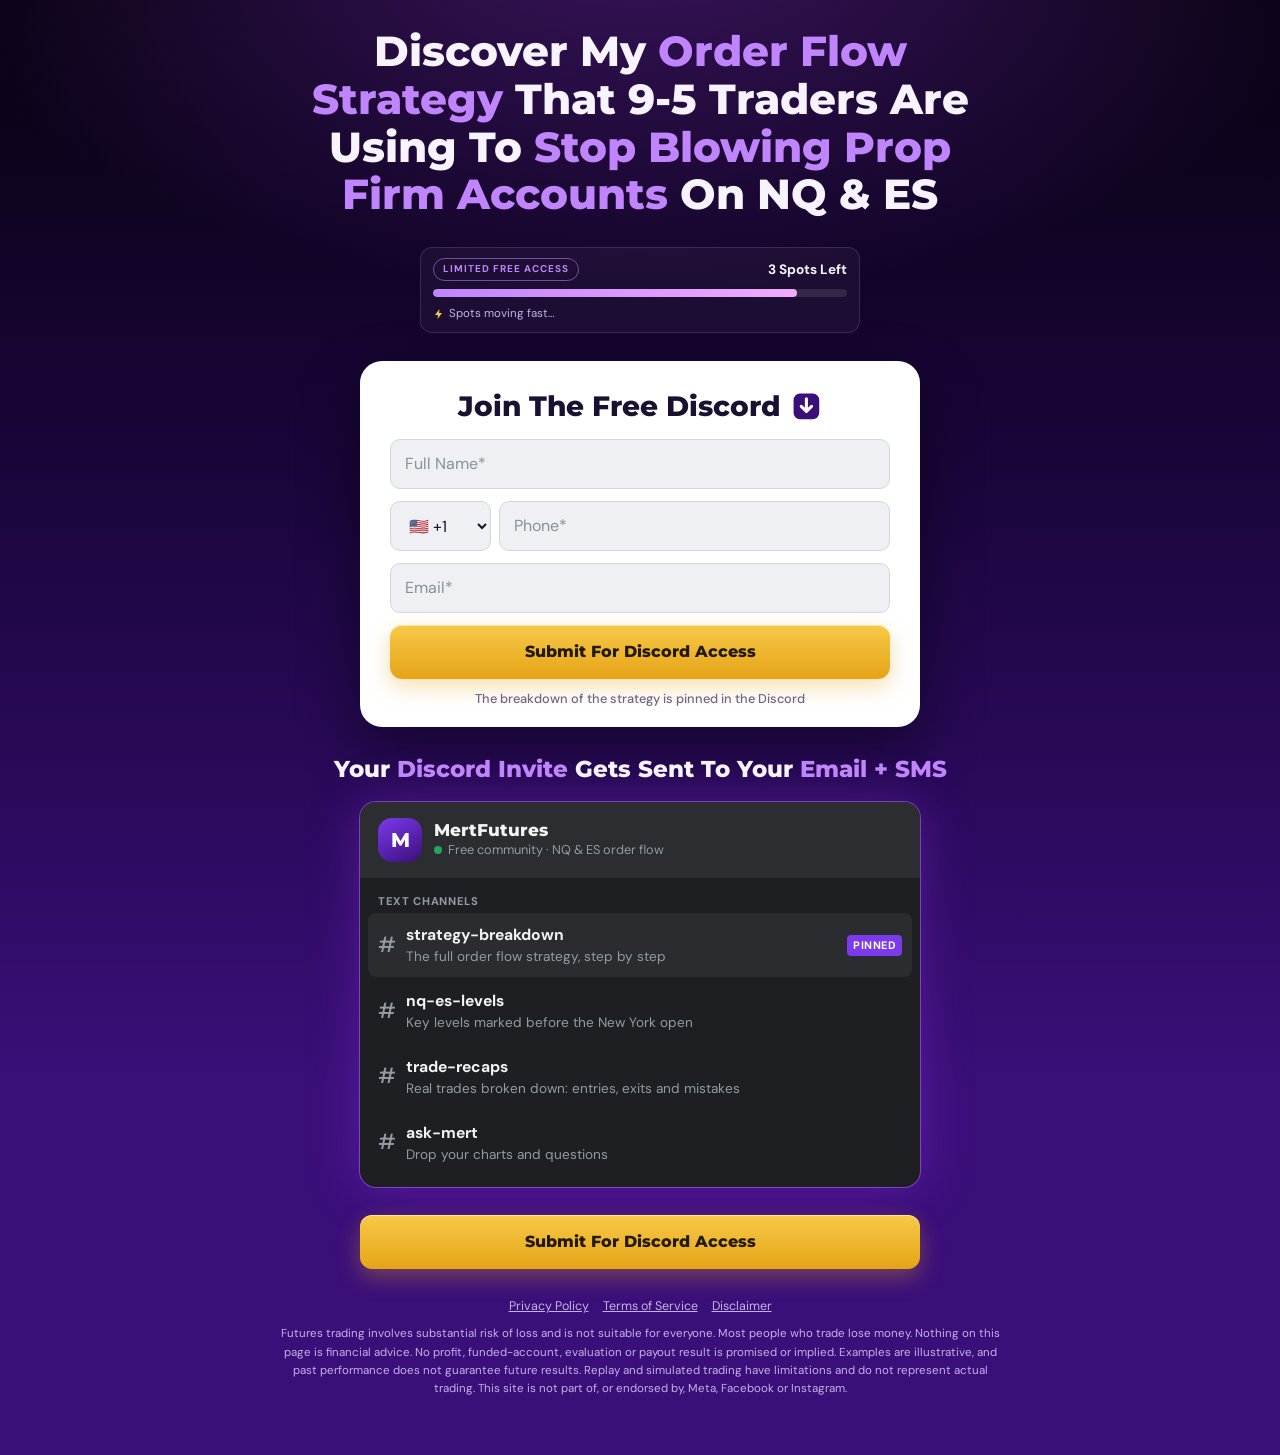
==== commit 351ed1f4: "Punchier copy and a black-to-violet theme - Page 1 headline in Jean Ivan's formula: "Discover My Ord" ====
--- a/index.html
+++ b/index.html
@@ -3,22 +3,22 @@
 <head>
 <meta charset="utf-8">
 <meta name="viewport" content="width=device-width, initial-scale=1, viewport-fit=cover">
-<title>MertFutures Order Flow Funnel</title>
+<title>MertFutures Trading Funnel</title>
 <link rel="icon" href="/favicon.ico" sizes="16x16 32x32 48x48">
 <link rel="icon" type="image/png" href="/favicon.png">
 <link rel="apple-touch-icon" href="/apple-touch-icon.png">
 <!-- Link preview (iMessage, WhatsApp, Instagram/Facebook, X, Discord…). og:image must be a full URL;
      update the domain here if the site ever moves. -->
-<meta name="description" content="ES &amp; NQ order flow mentorship for traders who can read it on replay but freeze live. Free Discord, 1-on-1 coaching with Mert.">
+<meta name="description" content="Not signals: a full NQ &amp; ES order flow mentorship. 1-on-1 coaching with Mert and a free Discord.">
 <meta property="og:type" content="website">
 <meta property="og:site_name" content="MertFutures">
-<meta property="og:title" content="You Can Read It On Replay. Now Execute It Live.">
-<meta property="og:description" content="ES &amp; NQ order flow mentorship for traders who can read it on replay but freeze live. Free Discord, 1-on-1 coaching with Mert.">
+<meta property="og:title" content="The Order Flow Strategy 9-5 Traders Use To Stop Blowing Prop Firm Accounts">
+<meta property="og:description" content="Not signals: a full NQ &amp; ES order flow mentorship. 1-on-1 coaching with Mert and a free Discord.">
 <meta property="og:url" content="https://mertfutures.com/">
 <meta property="og:image" content="https://mertfutures.com/og-image.jpg">
 <meta property="og:image:width" content="1200">
 <meta property="og:image:height" content="630">
-<meta property="og:image:alt" content="MertFutures: ES and NQ order flow, from replay to live execution">
+<meta property="og:image:alt" content="MertFutures: the order flow strategy 9-5 traders use to stop blowing prop firm accounts">
 <meta name="twitter:card" content="summary_large_image">
 <meta name="twitter:image" content="https://mertfutures.com/og-image.jpg">
 <meta name="claude:viewport-fit-sides" content="cover">
@@ -42,21 +42,21 @@
 html:not([data-page="notqualified"]) #view-notqualified,
 html:not([data-page="waitlist"]) #view-waitlist { display: none; }
 /* Layout: three funnel steps in one file (opt-in → VSL + application → booked), each a
-   black-to-deep-teal band with a centred column, white cards for forms, gold for the one action. */
+   black-to-violet band with a centred column, white cards for forms, gold for the one action. */
 :root {
   color-scheme: dark;
-  --ink: #04080b;          /* top of every band */
-  --deep: #0b3a40;         /* bottom of every band */
-  --fg: #f2fbfa;
-  --muted: #9fc6c2;
-  --accent: #2fe0c0;       /* highlighted words in headlines */
+  --ink: #07020f;          /* top of every band */
+  --deep: #3b0f7a;         /* bottom of every band */
+  --fg: #f8f4ff;
+  --muted: #c3b2e6;
+  --accent: #c084fc;       /* highlighted words in headlines */
   --gold: #f7c948;
   --gold-2: #e6a417;
   --gold-ink: #241a02;
   --card: #ffffff;
-  --card-ink: #0e1c1f;
-  --card-muted: #60767a;
-  --line: #dbe6e7;
+  --card-ink: #1a1030;
+  --card-muted: #6e6488;
+  --line: #e6e0f2;
   --field: #eef0f3;         /* empty input box: neutral grey */
   --field-line: #d3d7dd;
   --field-done: #ffffff;    /* once it's filled in or picked */
@@ -66,8 +66,8 @@
   --dc-muted: #949ba4;
   --dc-name: #f2f3f5;
   --dc-feed: #1e1f22;      /* Discord channel background */
-  --ph: #0c2629;           /* video placeholder fill */
-  --ph-line: rgba(47, 224, 192, .12);
+  --ph: #1c0b3a;           /* video placeholder fill */
+  --ph-line: rgba(192, 132, 252, .12);
 
   --form-text: 1rem;       /* every question, answer and dropdown option in the forms */
 
@@ -96,7 +96,9 @@
 /* ---------- Bands & column ---------- */
 .view {
   min-height: 100vh;
-  background: linear-gradient(180deg, var(--ink) 0, var(--deep) 1100px) var(--deep);
+  background:
+    radial-gradient(ellipse 80% 520px at 50% -80px, rgba(147, 51, 234, .38), transparent 72%),
+    linear-gradient(180deg, var(--ink) 0, #1c0640 520px, var(--deep) 1100px) var(--deep);
   padding-block: 28px 56px;
 }
 .wrap {
@@ -123,11 +125,6 @@
   max-width: 30ch;
 }
 .hl { color: var(--accent); }
-.eyebrow {
-  margin: 0 0 -12px; text-align: center; text-wrap: balance;
-  font: 700 .74rem var(--body); letter-spacing: .14em; text-transform: uppercase; color: var(--muted);
-}
-.eyebrow b { color: var(--accent); font-weight: 700; }
 .sub {
   font-size: clamp(1.1rem, 2.6vw, 1.45rem);
   font-weight: 800;
@@ -188,7 +185,7 @@
 .scarcity__row { display: flex; justify-content: space-between; align-items: center; gap: 12px; }
 .pill {
   font-size: .62rem; font-weight: 700; letter-spacing: .1em; text-transform: uppercase;
-  border: 1px solid rgba(47, 224, 192, .55); color: var(--accent);
+  border: 1px solid rgba(192, 132, 252, .55); color: var(--accent);
   border-radius: 999px; padding: 3px 9px;
 }
 .spots { font-weight: 700; font-size: .85rem; font-variant-numeric: tabular-nums; }
@@ -196,7 +193,7 @@
 .meter span {
   display: block; height: 100%; width: var(--fill, 88%);
   border-radius: inherit;
-  background: linear-gradient(90deg, var(--accent), #a7f3e4);
+  background: linear-gradient(90deg, var(--accent), #f0abfc);
   animation: fill 1.6s cubic-bezier(.2, .7, .2, 1);
 }
 @keyframes fill { from { width: 62%; } }
@@ -231,7 +228,7 @@
 }
 .input::placeholder { color: #8a9099; }
 .input:focus, .input:not(:placeholder-shown) { background: var(--field-done); }
-.input:focus, .select:focus { outline: none; border-color: var(--deep); box-shadow: 0 0 0 3px rgba(11, 58, 64, .15); }
+.input:focus, .select:focus { outline: none; border-color: var(--deep); box-shadow: 0 0 0 3px rgba(59, 15, 122, .15); }
 .input[aria-invalid="true"] { border-color: var(--danger); }
 /* Custom dropdown: the real <select> stays in the form (hidden) and holds the value. */
 .dd { position: relative; }
@@ -248,14 +245,14 @@
 .dd__btn.is-empty { background: var(--field); }
 .dd__btn:hover { border-color: #b9bec6; }
 .dd__btn.is-empty .dd__value { color: #8a9099; }
-.dd__btn:focus-visible, .dd.is-open .dd__btn { outline: none; border-color: var(--deep); box-shadow: 0 0 0 3px rgba(11, 58, 64, .15); }
+.dd__btn:focus-visible, .dd.is-open .dd__btn { outline: none; border-color: var(--deep); box-shadow: 0 0 0 3px rgba(59, 15, 122, .15); }
 .dd__chev { flex: none; width: 18px; height: 18px; color: var(--card-muted); transition: transform .2s ease; }
 .dd.is-open .dd__chev { transform: rotate(180deg); }
 .dd__list {
   position: absolute; z-index: 30; left: 0; right: 0; top: calc(100% + 6px);
   margin: 0; padding: 6px; list-style: none;
   background: var(--card); border: 1px solid var(--line); border-radius: 12px;
-  box-shadow: 0 16px 40px rgba(14, 28, 31, .18);
+  box-shadow: 0 16px 40px rgba(26, 16, 48, .18);
   max-height: 280px; overflow-y: auto;
 }
 .dd.is-up .dd__list { top: auto; bottom: calc(100% + 6px); }   /* not enough room below inside the card */
@@ -264,7 +261,7 @@
   padding: 10px 12px; border-radius: 8px;
   font-size: var(--form-text); color: var(--card-ink); cursor: pointer;
 }
-.dd__opt.is-active { background: #e9f6f4; }
+.dd__opt.is-active { background: #f3edfd; }
 .dd__opt[aria-selected="true"] { color: var(--deep); font-weight: 700; }
 .dd__opt svg { flex: none; width: 16px; height: 16px; visibility: hidden; }
 .dd__opt[aria-selected="true"] svg { visibility: visible; }
@@ -336,7 +333,7 @@
 .receipt {
   break-inside: avoid;
   margin: 0 0 14px;
-  background: #071a1c;
+  background: #12082a;
   border: 1px solid rgba(255, 255, 255, .1);
   border-radius: 14px;
   overflow: hidden;
@@ -346,18 +343,30 @@
 .receipt figcaption { padding: 10px 14px; font-family: var(--display); font-weight: 700; font-size: .95rem; }
 .receipt figcaption b { color: var(--accent); font-weight: 800; }
 
-/* ---------- "Sound familiar?" cards (page 1 and /waitlist) ---------- */
-.pains { width: 100%; display: grid; gap: 16px; justify-items: center; }
-.pains__grid { width: 100%; display: grid; grid-template-columns: repeat(2, minmax(0, 1fr)); gap: 12px; }
-@media (max-width: 560px) { .pains__grid { grid-template-columns: 1fr; } }
-.pain {
-  margin: 0; display: flex; gap: 12px; align-items: flex-start;
-  padding: 14px 16px; border-radius: 14px;
-  background: rgba(255, 255, 255, .05); border: 1px solid rgba(255, 255, 255, .1);
-  font-size: .98rem; line-height: 1.45;
-}
-.pain svg { flex: none; width: 22px; height: 22px; margin-top: 1px; color: var(--accent); }
-.pains__turn { margin: 4px 0 0; max-width: 36ch; text-align: center; text-wrap: balance; font: 800 clamp(1.1rem, 2.8vw, 1.4rem)/1.3 var(--display); }
+/* ---------- Discord preview under the opt-in form ---------- */
+.inside { width: 100%; display: grid; gap: 18px; justify-items: center; }
+.server {
+  width: 100%; max-width: 560px; overflow: hidden;
+  background: var(--dc-feed); color: var(--dc-fg); border-radius: 16px;
+  box-shadow: 0 0 0 1px rgba(192, 132, 252, .45), 0 0 50px rgba(147, 51, 234, .35);
+}
+.server__head { display: flex; align-items: center; gap: 12px; padding: 16px 18px; background: #2b2d31; border-bottom: 1px solid rgba(0, 0, 0, .35); }
+.server__icon {
+  flex: none; width: 44px; height: 44px; border-radius: 14px; display: grid; place-items: center;
+  background: linear-gradient(150deg, #7c3aed, #3b0f7a); color: #fff; font: 800 1.25rem var(--display);
+}
+.server__head strong { display: block; color: var(--dc-name); font: 800 1.05rem var(--display); }
+.server__head small { display: flex; align-items: center; gap: 6px; color: var(--dc-muted); font-size: .8rem; }
+.server__head small i { width: 8px; height: 8px; border-radius: 50%; background: #23a55a; }
+.server__label { margin: 14px 18px 4px; font-size: .7rem; font-weight: 700; letter-spacing: .06em; text-transform: uppercase; color: var(--dc-muted); }
+.server__list { margin: 0; padding: 0 8px 12px; list-style: none; display: grid; gap: 2px; }
+.server__ch { display: flex; align-items: center; gap: 12px; padding: 10px 10px; border-radius: 8px; }
+.server__ch:first-child { background: rgba(255, 255, 255, .06); }
+.server__hash { flex: none; color: var(--dc-muted); font: 500 1.35rem/1 var(--body); width: 16px; text-align: center; }
+.server__ch div { min-width: 0; }
+.server__ch b { display: block; color: var(--dc-name); font-weight: 700; font-size: .98rem; }
+.server__ch div span { display: block; color: var(--dc-muted); font-size: .85rem; }
+.server__ch .server__pin { display: inline-block; margin-left: auto; flex: none; font-size: .68rem; font-weight: 700; letter-spacing: .04em; text-transform: uppercase; color: #fff; background: #7c3aed; border-radius: 4px; padding: 2px 6px; }
 
 /* ---------- How the 12 weeks work (/booked) ---------- */
 .weeks { width: 100%; max-width: 760px; display: grid; gap: 14px; }
@@ -405,7 +414,7 @@
   background:
     linear-gradient(var(--ph-line) 1px, transparent 1px) 0 0 / 48px 48px,
     linear-gradient(90deg, var(--ph-line) 1px, transparent 1px) 0 0 / 48px 48px,
-    radial-gradient(ellipse at center, #15454a 0%, var(--ph) 70%);
+    radial-gradient(ellipse at center, #3a1a72 0%, var(--ph) 70%);
   box-shadow: 0 20px 50px rgba(0, 0, 0, .5);
 }
 .video iframe, .video video { position: absolute; inset: 0; width: 100%; height: 100%; border: 0; }
@@ -418,7 +427,7 @@
   width: clamp(58px, 11vw, 88px); aspect-ratio: 1; border-radius: 50%;
   background: var(--accent); color: var(--ink);
   display: grid; place-items: center;
-  box-shadow: 0 0 0 10px rgba(47, 224, 192, .18);
+  box-shadow: 0 0 0 10px rgba(192, 132, 252, .18);
   pointer-events: none; opacity: 0; transition: opacity .2s ease;
 }
 .vp__big svg { width: 42%; height: 42%; margin-left: 8%; }
@@ -458,14 +467,14 @@
   font-family: var(--display); font-weight: 800; font-size: .7rem;
   letter-spacing: .16em; text-transform: uppercase;
   color: var(--accent);
-  border: 1px solid rgba(47, 224, 192, .5); border-radius: 999px; padding: 4px 12px;
+  border: 1px solid rgba(192, 132, 252, .5); border-radius: 999px; padding: 4px 12px;
 }
 .video__play {
   width: clamp(58px, 11vw, 88px); aspect-ratio: 1;
   border-radius: 50%; border: 0; cursor: pointer;
   background: var(--accent); color: var(--ink);
   display: grid; place-items: center;
-  box-shadow: 0 0 0 10px rgba(47, 224, 192, .18);
+  box-shadow: 0 0 0 10px rgba(192, 132, 252, .18);
   transition: transform .15s ease;
 }
 .video__play:hover { transform: scale(1.06); }
@@ -484,7 +493,7 @@
   display: grid; justify-items: center; gap: 8px;
   padding: 18px 14px;
   font: inherit; color: #fff; cursor: pointer;
-  background: rgba(15, 118, 110, .92);
+  background: rgba(109, 40, 217, .92);
   border: 2px solid rgba(255, 255, 255, .85);
   border-radius: 6px;
   box-shadow: 0 10px 40px rgba(0, 0, 0, .4);
@@ -522,7 +531,7 @@
   width: min(100%, 280px);
   background: var(--card); color: var(--card-ink);
   border: 1px solid var(--line); border-radius: 12px;
-  box-shadow: 0 10px 30px rgba(14, 28, 31, .2);
+  box-shadow: 0 10px 30px rgba(26, 16, 48, .2);
   padding: 16px 18px; text-align: center;
   display: grid; gap: 6px; justify-items: center;
 }
@@ -533,7 +542,7 @@
 .cal-ph {
   height: 100%; min-height: 420px; display: grid; place-items: center; align-content: center; gap: 8px;
   padding: 24px; text-align: center; color: var(--card-muted); font-size: .9rem;
-  background: repeating-linear-gradient(135deg, #f4f8f8 0 12px, #fff 12px 24px);
+  background: repeating-linear-gradient(135deg, #f7f4fc 0 12px, #fff 12px 24px);
 }
 .cal-ph strong { font-family: var(--display); color: var(--card-ink); font-size: 1rem; }
 .cal-ph code { font-size: .8rem; background: var(--field); border-radius: 4px; padding: 1px 5px; }
@@ -568,31 +577,31 @@
 .tf__opt {
   position: relative; display: flex; align-items: center; gap: 12px;
   padding: 11px 14px; border-radius: 10px; cursor: pointer;
-  border: 1px solid #bfdcd8; background: rgba(11, 58, 64, .04);
+  border: 1px solid #d6c9f0; background: rgba(59, 15, 122, .04);
   font-size: 1rem; color: var(--card-ink);
   transition: background-color .15s ease, border-color .15s ease;
 }
-.tf__opt:hover { background: rgba(11, 58, 64, .09); }
+.tf__opt:hover { background: rgba(59, 15, 122, .09); }
 .tf__opt input { position: absolute; opacity: 0; pointer-events: none; }
 .tf__key {
   flex: none; width: 26px; height: 26px; display: grid; place-items: center;
-  border: 1px solid #bfdcd8; border-radius: 6px; background: var(--card);
+  border: 1px solid #d6c9f0; border-radius: 6px; background: var(--card);
   font: 700 .75rem var(--body); color: var(--deep);
 }
 .tf__opt > svg { flex: none; width: 18px; height: 18px; margin-left: auto; color: var(--deep); visibility: hidden; }
-.tf__opt:has(input:checked) { border-color: var(--deep); background: rgba(11, 58, 64, .1); }
+.tf__opt:has(input:checked) { border-color: var(--deep); background: rgba(59, 15, 122, .1); }
 .tf__opt:has(input:checked) .tf__key { background: var(--deep); border-color: var(--deep); color: #fff; }
 .tf__opt:has(input:checked) > svg { visibility: visible; }
-.tf__opt:has(input:focus-visible) { box-shadow: 0 0 0 3px rgba(11, 58, 64, .2); }
+.tf__opt:has(input:focus-visible) { box-shadow: 0 0 0 3px rgba(59, 15, 122, .2); }
 .tf__opt.is-picked { animation: tf-blink .16s 2; }
-@keyframes tf-blink { 50% { background: rgba(11, 58, 64, .2); } }
+@keyframes tf-blink { 50% { background: rgba(59, 15, 122, .2); } }
 .tf__input {
   display: block; width: 100%; max-width: 680px;
   border: 0; border-bottom: 2px solid var(--card-ink); border-radius: 0; background: transparent;
   padding: 8px 0 10px; font: 400 clamp(1.25rem, 2.8vw, 1.7rem) var(--body); line-height: 1.35; color: var(--card-ink);
 }
 textarea.tf__input { resize: none; overflow: hidden; min-height: calc(1.35em + 18px); }
-.tf__input::placeholder { color: #a9c2c0; }
+.tf__input::placeholder { color: #b3a6cc; }
 .tf__input:focus { outline: none; border-bottom-color: var(--deep); }
 /* Phone question (waiting list): flag button + number, and a searchable country list that opens under them. */
 .tf__phone { display: grid; grid-template-columns: auto 1fr; align-items: end; gap: 14px; max-width: 680px; }
@@ -604,16 +613,16 @@
 .tf__cc:focus-visible { outline: none; border-bottom-color: var(--deep); }
 .tf__cc svg { width: 18px; height: 18px; transition: transform .2s ease; }
 .tf__cc[aria-expanded="true"] svg { transform: rotate(180deg); }
-.tf__cc img, .tf__ccopt img { flex: none; width: 30px; height: 22px; border-radius: 4px; object-fit: cover; box-shadow: 0 0 0 1px rgba(14, 28, 31, .18); }
+.tf__cc img, .tf__ccopt img { flex: none; width: 30px; height: 22px; border-radius: 4px; object-fit: cover; box-shadow: 0 0 0 1px rgba(26, 16, 48, .18); }
 .tf__ccpanel {
   max-width: 440px; padding: 12px; margin-top: -8px;
   border: 1px solid var(--field-line); border-radius: 14px; background: var(--card);
-  box-shadow: 0 16px 40px rgba(14, 28, 31, .12);
+  box-shadow: 0 16px 40px rgba(26, 16, 48, .12);
 }
 .tf__ccsearch { display: flex; align-items: center; gap: 8px; margin-bottom: 10px; border-bottom: 2px solid var(--card-ink); color: var(--card-ink); }
 .tf__ccsearch input { flex: 1; min-width: 0; padding: 8px 0; border: 0; background: none; font: 400 1.15rem var(--body); color: var(--card-ink); }
 .tf__ccsearch input:focus { outline: none; }
-.tf__ccsearch input::placeholder { color: #a9c2c0; }
+.tf__ccsearch input::placeholder { color: #b3a6cc; }
 .tf__ccsearch svg { flex: none; width: 20px; height: 20px; }
 .tf__cclist { display: grid; gap: 8px; max-height: 300px; overflow-y: auto; margin: 0; padding: 2px 6px 2px 2px; list-style: none; }
 .tf__ccopt {
@@ -727,7 +736,7 @@
   color: var(--dc-fg);
   border-radius: 14px;
   padding-block: 8px;
-  box-shadow: 0 0 0 1px rgba(47, 224, 192, .4), 0 0 46px rgba(47, 224, 192, .22);
+  box-shadow: 0 0 0 1px rgba(192, 132, 252, .4), 0 0 46px rgba(192, 132, 252, .22);
   font-size: .92rem;
 }
 .msg { display: flex; gap: 12px; padding: 12px 16px; }
@@ -735,7 +744,7 @@
 .msg .avatar { width: 40px; height: 40px; }
 .msg__body { min-width: 0; flex: 1; }
 .msg__head { display: flex; flex-wrap: wrap; align-items: center; gap: 6px; }
-.msg__name { font-weight: 700; color: var(--role, #7ff0dc); }
+.msg__name { font-weight: 700; color: var(--role, #d8b4fe); }
 .role {
   font-size: .64rem; font-weight: 700; letter-spacing: .04em;
   background: rgba(255, 255, 255, .08); color: var(--dc-name);
@@ -792,8 +801,8 @@
   display: flex; gap: 12px; align-items: center;
   padding: 14px 16px;
   border-radius: 14px;
-  background: linear-gradient(135deg, #0f4a4f, #082527);
-  border: 1px solid rgba(47, 224, 192, .3);
+  background: linear-gradient(135deg, #4c1d95, #1e0b45);
+  border: 1px solid rgba(192, 132, 252, .3);
   box-shadow: 0 16px 40px rgba(0, 0, 0, .5);
   color: var(--fg);
   font-size: .88rem;
@@ -822,21 +831,18 @@
 <main class="view" id="view-optin" data-view="optin">
   <div class="wrap wrap--narrow">
 
-    <p class="eyebrow">ES &amp; NQ Futures · <b>Order Flow</b> · Built For Traders With A 9–5</p>
-
     <h1 class="headline">
-      Discover The <span class="hl">Replay&#8209;To&#8209;Live Process</span> For Traders Who Can Read Order Flow On Replay…
-      <span class="hl">But Freeze When It’s Live</span>
+      Discover My <span class="hl">Order Flow Strategy</span> That <span class="nowrap">9-5</span> Traders Are Using To
+      <span class="hl">Stop Blowing Prop Firm Accounts</span> On <span class="nowrap">NQ &amp; ES</span>
     </h1>
 
-    <!-- Spots for the 1-on-1 mentorship. Keep CONFIG.spotsLeft true: it's a promise to the reader. -->
-    <div class="scarcity" aria-label="1-on-1 spots remaining">
+    <div class="scarcity" aria-label="Spots remaining">
       <div class="scarcity__row">
-        <span class="pill">1-on-1 mentorship</span>
-        <span class="spots"><span data-fill="spotsLeft">3</span> Spots Left This Month</span>
+        <span class="pill">Limited free access</span>
+        <span class="spots"><span data-fill="spotsLeft">3</span> Spots Left</span>
       </div>
       <div class="meter"><span id="meter"></span></div>
-      <small><svg viewBox="0 0 24 24" fill="currentColor" aria-hidden="true"><path d="M13 2 4 14h6l-1 8 9-12h-6l1-8z"/></svg><span><span data-fill="coach">Mert</span> only coaches a few traders 1-on-1 at a time</span></small>
+      <small><svg viewBox="0 0 24 24" fill="currentColor" aria-hidden="true"><path d="M13 2 4 14h6l-1 8 9-12h-6l1-8z"/></svg>Spots moving fast…</small>
     </div>
 
     <form class="card optin" id="optin-form" novalidate>
@@ -868,19 +874,20 @@
       </div>
       <p class="error" id="optin-error" role="alert" hidden></p>
       <button class="btn-gold" type="submit" id="optin-submit">Submit For Discord Access</button>
-      <p class="reassure">Your invite goes to your email + SMS. The full replay-to-live breakdown is pinned inside.</p>
+      <p class="reassure">The breakdown of the strategy is pinned in the Discord</p>
     </form>
 
-    <!-- Who this is for: the pains Mert's buyers describe in their own words (see README → "Why the copy says what it says") -->
-    <section class="pains" aria-labelledby="pains-title">
-      <h2 class="sub" id="pains-title">Sound <span class="hl">Familiar?</span></h2>
-      <div class="pains__grid">
-        <p class="pain"><svg viewBox="0 0 24 24" fill="none" stroke="currentColor" stroke-width="2.2" stroke-linecap="round" stroke-linejoin="round" aria-hidden="true"><path d="M3 12h4l3 7 4-14 3 7h4"/></svg><span>You call the move on replay. Live, you hesitate… then chase it.</span></p>
-        <p class="pain"><svg viewBox="0 0 24 24" fill="none" stroke="currentColor" stroke-width="2.2" stroke-linecap="round" stroke-linejoin="round" aria-hidden="true"><path d="M4 4v6h6"/><path d="M20 20v-6h-6"/><path d="M5.6 15a8 8 0 0 0 13.2 3M18.4 9A8 8 0 0 0 5.2 6"/></svg><span>You’ve passed evals and blown them. The reset fees keep stacking up.</span></p>
-        <p class="pain"><svg viewBox="0 0 24 24" fill="none" stroke="currentColor" stroke-width="2.2" stroke-linecap="round" stroke-linejoin="round" aria-hidden="true"><path d="M3 7l6 6 4-4 8 8"/><path d="M21 11v6h-6"/></svg><span>One bad day undoes two good weeks, and you know it isn’t the strategy.</span></p>
-        <p class="pain"><svg viewBox="0 0 24 24" fill="none" stroke="currentColor" stroke-width="2.2" stroke-linecap="round" stroke-linejoin="round" aria-hidden="true"><path d="M4 19.5V5a2 2 0 0 1 2-2h13v16H6a2 2 0 0 0-2 2"/><path d="M8 7h7M8 11h5"/></svg><span>You’ve bought the courses and the indicators. You don’t need more information.</span></p>
+    <!-- What's inside the free Discord: channels listed in CONFIG.discordChannels (match them to the real server) -->
+    <section class="inside" aria-labelledby="inside-title">
+      <h2 class="sub" id="inside-title">Your <span class="hl">Discord Invite</span> Gets Sent To Your <span class="hl">Email&nbsp;+&nbsp;SMS</span></h2>
+      <div class="server">
+        <div class="server__head">
+          <span class="server__icon" aria-hidden="true">M</span>
+          <div><strong><span data-fill="brand">Mert</span>Futures</strong><small><i></i>Free community · NQ &amp; ES order flow</small></div>
+        </div>
+        <p class="server__label">Text channels</p>
+        <ul class="server__list" id="server-list"></ul>
       </div>
-      <p class="pains__turn">The prop firm rules keep changing. <span class="hl">The auction doesn’t.</span></p>
     </section>
 
     <!-- Proof: shows only once PROOF in the script has entries (images in assets/mert/proof/) -->
@@ -914,8 +921,8 @@
   </div>
   <div class="wrap">
 
-    <h1 class="sub intro hook" data-fit="intro">You Don’t Need <span class="hl">More Information</span>. You Need To <span class="hl">Execute It&nbsp;Live.</span></h1>
-    <h2 class="step intro" data-fit="intro"><b>Step #1</b> Watch This Video To See The <b>Replay&#8209;To&#8209;Live Process</b> I Coach <b>1-On-1</b> On <b>ES&nbsp;&amp;&nbsp;NQ</b>.</h2>
+    <h1 class="sub intro hook" data-fit="intro">The <span class="hl">Real Reason</span> You Keep Blowing Prop Firm Accounts <span class="hl">(It’s&nbsp;Not&nbsp;Your&nbsp;Strategy)</span></h1>
+    <h2 class="step intro" data-fit="intro"><b>Step #1</b> Watch How I <b>Fixed It</b> And Started Trading <b>NQ&nbsp;&amp;&nbsp;ES</b> Off <b>Order&nbsp;Flow</b>, Not&nbsp;Guesswork</h2>
 
     <div class="video" data-video="vsl">
       <div class="video__ph">
@@ -927,7 +934,7 @@
       <div class="video__bar"><span></span></div>
     </div>
 
-    <h2 class="step" data-fit><b>Step #2</b> Fill Out This Application To Apply For The <span class="nowrap">1-1</span> <span data-fill="program">Order Flow</span> Mentorship</h2>
+    <h2 class="step" data-fit><b>Step #2</b> Fill Out This Application To Apply For The <span class="nowrap">1-1</span> <span data-fill="program">Order Flow Elite</span> Mentorship</h2>
 
     <section class="card booker" aria-label="Strategy call application">
       <div class="booker__steps">
@@ -1029,8 +1036,8 @@
   </div>
   <div class="wrap">
 
-    <h1 class="sub intro hook" data-fit="intro">You Don’t Need <span class="hl">More Information</span>. You Need To <span class="hl">Execute It&nbsp;Live.</span></h1>
-    <h2 class="step intro" data-fit="intro"><b>Step #1</b> Watch This Video To See The <b>Replay&#8209;To&#8209;Live Process</b> I Coach <b>1-On-1</b> On <b>ES&nbsp;&amp;&nbsp;NQ</b>.</h2>
+    <h1 class="sub intro hook" data-fit="intro">The <span class="hl">Real Reason</span> You Keep Blowing Prop Firm Accounts <span class="hl">(It’s&nbsp;Not&nbsp;Your&nbsp;Strategy)</span></h1>
+    <h2 class="step intro" data-fit="intro"><b>Step #1</b> Watch How I <b>Fixed It</b> And Started Trading <b>NQ&nbsp;&amp;&nbsp;ES</b> Off <b>Order&nbsp;Flow</b>, Not&nbsp;Guesswork</h2>
 
     <div class="video" data-video="vsl">
       <div class="video__ph">
@@ -1041,6 +1048,8 @@
       </div>
       <div class="video__bar"><span></span></div>
     </div>
+
+    <h2 class="step" data-fit><b>Step #2</b> Fill Out This Application To Apply For The <span class="nowrap">1-1</span> <span data-fill="program">Order Flow Elite</span> Mentorship</h2>
 
     <section class="card tf" id="tf" aria-label="Strategy call application">
       <div class="tf__progress" aria-hidden="true"><span id="tf-bar"></span></div>
@@ -1080,9 +1089,8 @@
 <main class="view" id="view-waitlist" data-view="waitlist" hidden>
   <div class="wrap">
 
-    <p class="eyebrow">ES &amp; NQ Futures · <b>Order Flow</b> · 1-On-1</p>
-    <h1 class="headline">Join The <span class="hl"><span class="nowrap">1-1</span> <span data-fill="program">Order Flow</span> Mentorship Waiting&nbsp;List</span></h1>
-    <p class="waitlist__text"><span data-fill="coach">Mert</span> only coaches a few traders 1-on-1 at a time. Answer a few quick questions and you’ll be the first to know when a spot opens&nbsp;up.</p>
+    <h1 class="headline">Join The <span class="hl"><span data-fill="program">Order Flow Elite</span> Waiting&nbsp;List</span></h1>
+    <p class="waitlist__text">Answer a few quick questions to get on the list. You’ll be the first to know when a spot opens&nbsp;up.</p>
 
     <div id="waitlist-form"></div>
 
@@ -1109,7 +1117,7 @@
 <main class="view" id="view-notqualified" data-view="notqualified" hidden>
   <div class="wrap wrap--narrow">
 
-    <h1 class="headline">Unfortunately, You <span class="hl">Don’t Qualify</span> For The <span class="nowrap">1-1</span> <span data-fill="program">Order Flow</span> Mentorship Right&nbsp;Now</h1>
+    <h1 class="headline">Unfortunately, You <span class="hl">Don’t Qualify</span> For The <span class="nowrap">1-1</span> <span data-fill="program">Order Flow Elite</span> Mentorship Right&nbsp;Now</h1>
     <p class="nq">But don’t worry: join the free Discord and <b>keep learning the auction with us for free.</b></p>
     <a class="btn-gold nq__btn" id="nq-discord" href="#" hidden>Join The Free Discord</a>
     <p class="nq__note" id="nq-check">Your Discord invite is in your email + SMS.</p>
@@ -1141,7 +1149,7 @@
   <!-- Small announcement line at the very top -->
   <div class="announce">
     <h1 class="announce__text">
-      <svg viewBox="0 0 24 24" aria-hidden="true"><path d="M12 2 1 21h22L12 2z" fill="var(--gold)"/><path d="M12 9v5m0 3v.5" stroke="#04080b" stroke-width="2.4" stroke-linecap="round"/></svg>
+      <svg viewBox="0 0 24 24" aria-hidden="true"><path d="M12 2 1 21h22L12 2z" fill="var(--gold)"/><path d="M12 9v5m0 3v.5" stroke="#07020f" stroke-width="2.4" stroke-linecap="round"/></svg>
       <span>Wait! Your call is <u>not</u> confirmed yet…</span>
     </h1>
   </div>
@@ -1179,7 +1187,7 @@
 
     <div class="faqs">
       <section class="faq">
-        <h3>What’s Inside The <span data-fill="program">Order Flow</span> Mentorship?</h3>
+        <h3>What’s Inside The <span data-fill="program">Order Flow Elite</span> Mentorship?</h3>
         <div class="video" data-video="faqInside">
           <div class="video__ph">
             <span class="video__tag">Video placeholder</span>
@@ -1189,7 +1197,7 @@
         </div>
       </section>
       <section class="faq">
-        <h3>Is <span data-fill="brand">Mert</span> A Real Trader Or Just A Course Seller?</h3>
+        <h3>Is <span data-fill="brand">Mert</span> Legit?</h3>
         <div class="video" data-video="faqLegit">
           <div class="video__ph">
             <span class="video__tag">Video placeholder</span>
@@ -1230,7 +1238,7 @@
       </section>
     </div>
 
-    <h2 class="step" data-fit="booked"><b>Step #3:</b> See How The <span class="hl">12 Weeks</span> Work</h2>
+    <h2 class="step" data-fit="booked"><b>Step #3:</b> See What Your <span class="hl">12 Weeks</span> Look Like</h2>
 
     <!-- The two phases of the mentorship. Check the bullet points with Mert before going live. -->
     <div class="weeks">
@@ -1260,7 +1268,7 @@
 
     <!-- Results gallery (listed in PROOF in the script below); shows once PROOF has entries -->
     <section class="receipts" aria-label="Results" data-proof-section hidden>
-      <h2 class="step" data-fit="booked"><b>Step #4:</b> See What Traders Are Saying</h2>
+      <h2 class="step" data-fit="booked"><b>Step #4:</b> See The Results From Me And The Community</h2>
       <div class="receipts__grid" data-proof></div>
     </section>
 
@@ -1301,11 +1309,10 @@
   leadSheetUrl: "",
 
   brand: "Mert",
-  program: "Order Flow",        // mentorship name: "Apply For The 1-1 Order Flow Mentorship"
+  program: "Order Flow Elite",  // mentorship name: "Apply For The 1-1 Order Flow Elite Mentorship"
   coach: "Mert",
   instagramHandle: "@mertfutures",
   instagramUrl: "https://www.instagram.com/mertfutures/",
-  // 1-on-1 spots shown on page 1. Keep this true: the bar is a promise to the reader, not decoration.
   spotsLeft: 3,
   spotsFill: 88,               // % of the scarcity bar that's filled
 
@@ -1328,6 +1335,14 @@
   // Investment answers that don't qualify for a call (V1 and V2 wording). These applicants are sent to
   // /not-qualified instead of the calendar; their answers still go to the sheet. The mentorship is $2,000.
   disqualify: ["Under $1,000", "I want to, but don't have the resources to fund my goals"],
+
+  // The Discord preview under the page 1 form. Rename these to match the real server's channels.
+  discordChannels: [
+    { name: "strategy-breakdown", text: "The full order flow strategy, step by step", pinned: true },
+    { name: "nq-es-levels", text: "Key levels marked before the New York open" },
+    { name: "trade-recaps", text: "Real trades broken down: entries, exits and mistakes" },
+    { name: "ask-mert", text: "Drop your charts and questions" }
+  ],
 
   // Discord invite link for the buttons on /not-qualified and the waiting-list thank-you.
   // Leave "" to tell them to check their email + SMS instead.
@@ -1447,6 +1462,8 @@
 $("#meter").style.setProperty("--fill", CONFIG.spotsFill + "%");
 if (CONFIG.guarantee) { $("#promise").innerHTML = CONFIG.guarantee; $("#promise").hidden = false; }
 if (CONFIG.instagramUrl) $("#nq-instagram").href = CONFIG.instagramUrl;
+// Discord preview under the page 1 form
+$("#server-list").innerHTML = CONFIG.discordChannels.map(c => `<li class="server__ch"><span class="server__hash" aria-hidden="true">#</span><div><b>${c.name}</b><span>${c.text}</span></div>${c.pinned ? '<span class="server__pin">Pinned</span>' : ""}</li>`).join("");
 
 // Swap placeholders for real embeds when a URL is configured (only on the page being shown).
 // Vimeo videos play with no Vimeo controls at all (no title, name, picture, logo or share buttons):
